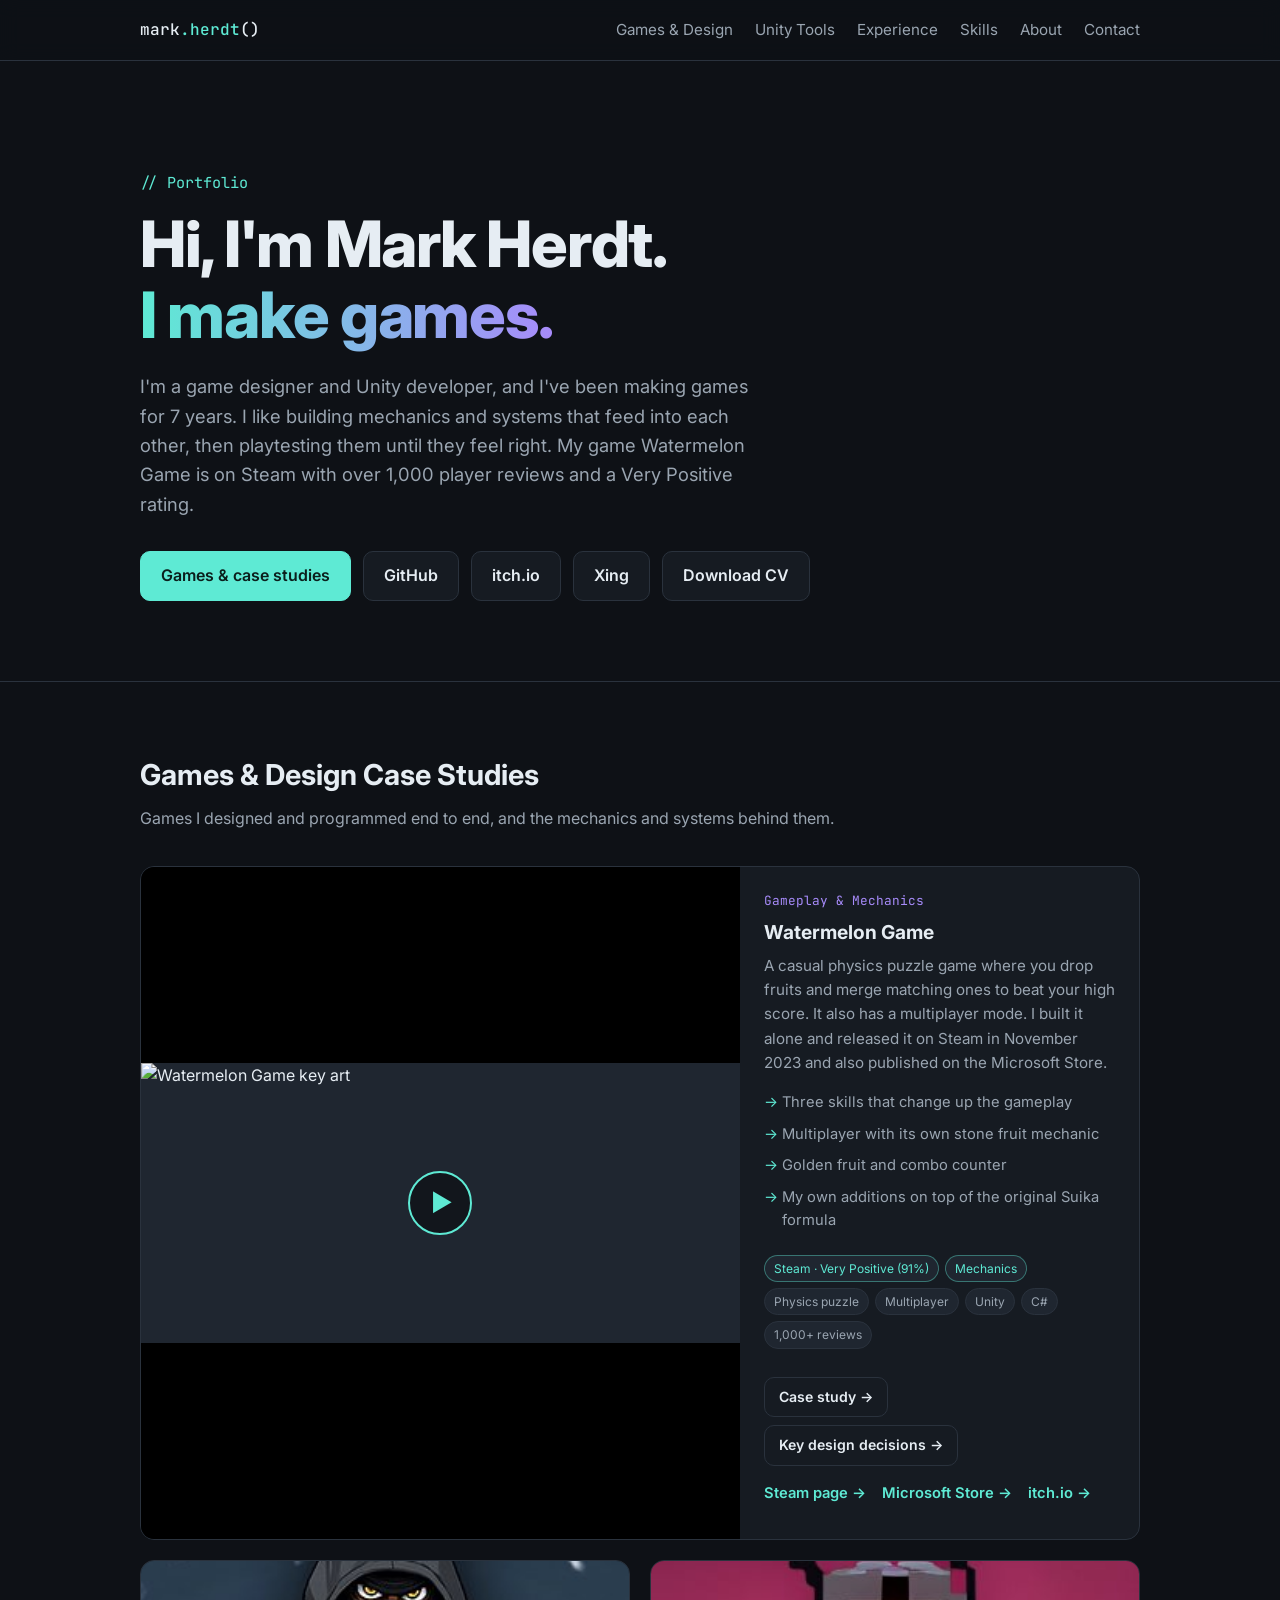
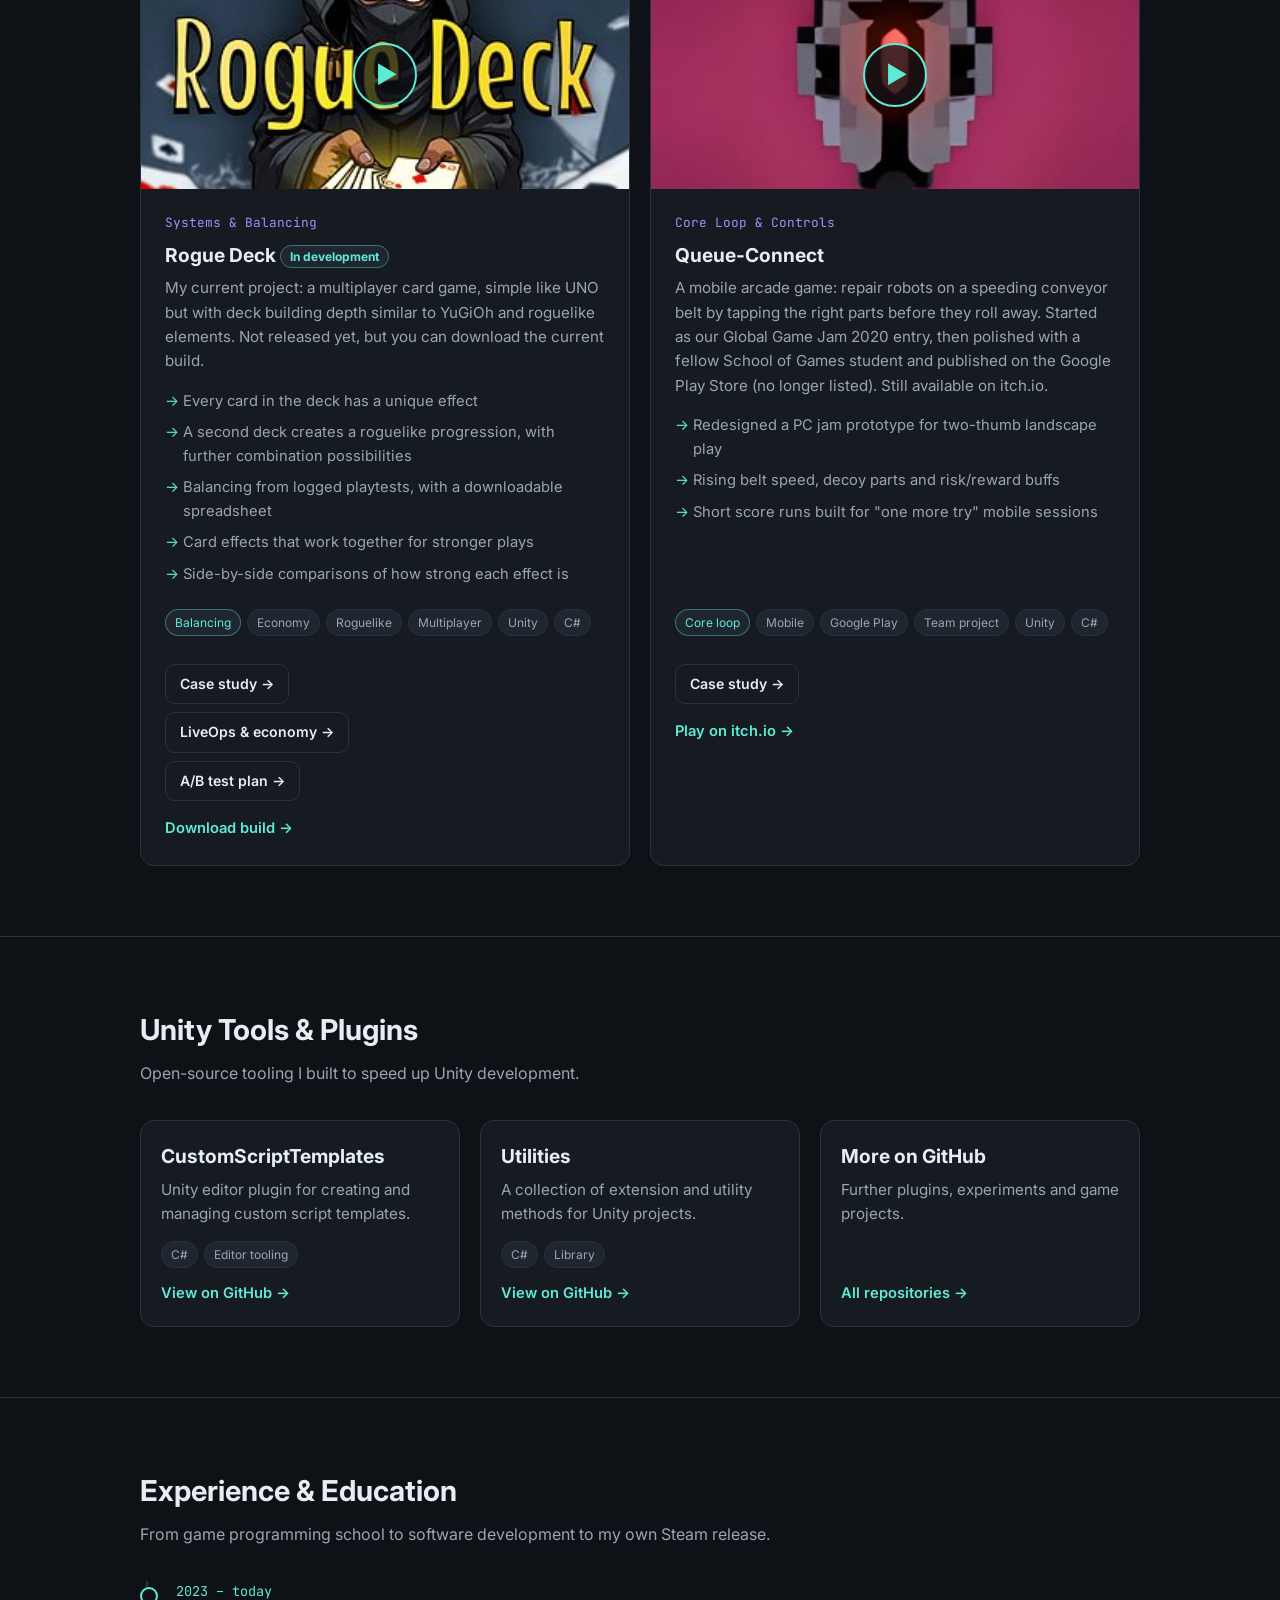
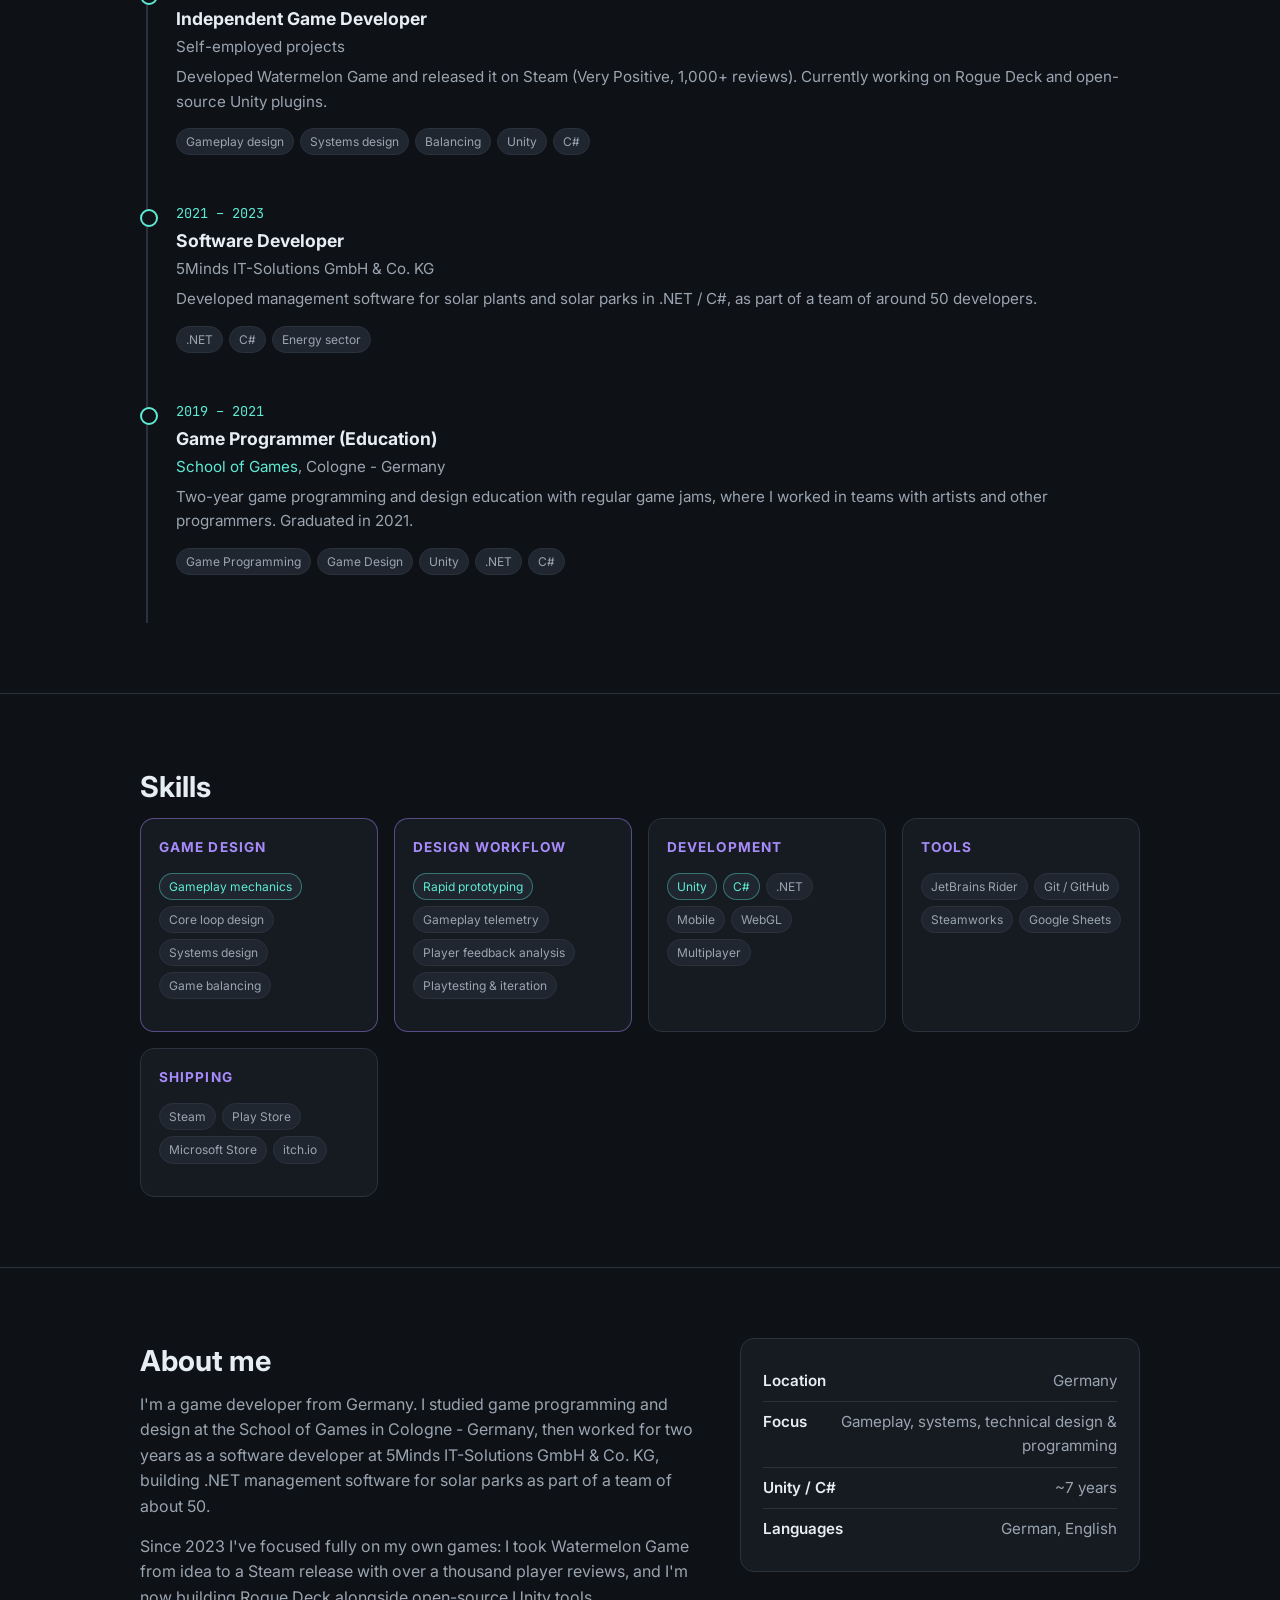
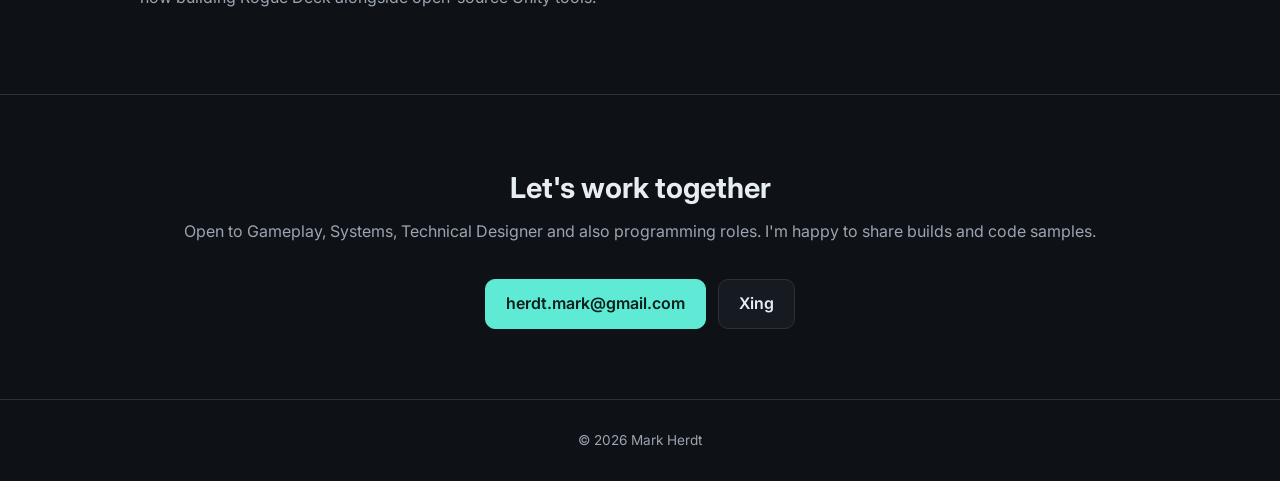
==== index.html @ f7760cea "Humanize homepage copy, add programming roles to contact line Co-Authored-By: Claude Opus 5.5 <norep" ====
<!doctype html>
<html lang="en">
<head>
<meta charset="utf-8">
<meta name="referrer" content="strict-origin-when-cross-origin">
<meta name="viewport" content="width=device-width, initial-scale=1">
<title>Mark Herdt – Gameplay &amp; Systems Designer</title>
<meta name="description" content="Mark Herdt – gameplay &amp; systems designer from Germany who builds his games in Unity &amp; C#. Games, design case studies and resume.">
<meta property="og:title" content="Mark Herdt – Gameplay &amp; Systems Designer">
<meta property="og:description" content="Gameplay &amp; systems designer from Germany. Creator of Watermelon Game on Steam.">
<meta property="og:image" content="https://shared.fastly.steamstatic.com/store_item_assets/steam/apps/2658820/header.jpg">
<meta property="og:url" content="https://markherdt.dev/">
<link rel="icon" href="data:image/svg+xml,%3Csvg xmlns=%22http://www.w3.org/2000/svg%22 viewBox=%220 0 100 100%22%3E%3Crect width=%22100%22 height=%22100%22 rx=%2220%22 fill=%22%235eead4%22/%3E%3Ctext x=%2250%22 y=%2268%22 font-size=%2252%22 font-family=%22Arial%22 font-weight=%22bold%22 text-anchor=%22middle%22 fill=%22%230e1116%22%3EMH%3C/text%3E%3C/svg%3E">
<link rel="preconnect" href="https://fonts.googleapis.com">
<link href="https://fonts.googleapis.com/css2?family=Inter:wght@400;500;700;800&family=JetBrains+Mono:wght@500&display=swap" rel="stylesheet">
<style>
:root{
  --bg:#0e1116;--surface:#161b22;--surface2:#1f2630;--text:#e6edf3;--muted:#9aa5b1;
  --accent:#5eead4;--accent2:#a78bfa;--border:#2a323d;--radius:14px;
}
*{box-sizing:border-box;margin:0;padding:0}
html{scroll-behavior:smooth}
body{background:var(--bg);color:var(--text);font-family:Inter,system-ui,sans-serif;line-height:1.6}
a{color:var(--accent);text-decoration:none}
a:hover{text-decoration:underline}
.wrap{max-width:1040px;margin:0 auto;padding:0 20px}
nav{position:sticky;top:0;z-index:10;background:rgba(14,17,22,.85);backdrop-filter:blur(10px);border-bottom:1px solid var(--border)}
nav .wrap{display:flex;justify-content:space-between;align-items:center;height:60px}
.logo{font-family:"JetBrains Mono",monospace;font-weight:500;color:var(--text)}
.logo span{color:var(--accent)}
nav ul{list-style:none;display:flex;gap:22px}
nav ul a{color:var(--muted);font-size:.95rem}
nav ul a:hover{color:var(--text);text-decoration:none}
header{padding:110px 0 80px}
.tag{font-family:"JetBrains Mono",monospace;color:var(--accent);font-size:.95rem;margin-bottom:14px}
h1{font-size:clamp(2.4rem,6vw,4rem);font-weight:800;line-height:1.1;letter-spacing:-.02em}
h1 .grad{background:linear-gradient(90deg,var(--accent),var(--accent2));-webkit-background-clip:text;background-clip:text;color:transparent}
.lead{color:var(--muted);font-size:1.15rem;max-width:620px;margin:22px 0 32px}
.btns{display:flex;flex-wrap:wrap;gap:12px}
.btn{display:inline-block;padding:11px 20px;border-radius:10px;font-weight:600;border:1px solid var(--border);color:var(--text);background:var(--surface)}
.btn:hover{text-decoration:none;border-color:var(--accent)}
.btn.primary{background:var(--accent);color:#0b1f1c;border-color:var(--accent)}
section{padding:70px 0;border-top:1px solid var(--border)}
h2{font-size:1.8rem;margin-bottom:8px}
.sub{color:var(--muted);margin-bottom:34px}
.grid{display:grid;grid-template-columns:repeat(auto-fill,minmax(300px,1fr));gap:20px}
.card{background:var(--surface);border:1px solid var(--border);border-radius:var(--radius);overflow:hidden;display:flex;flex-direction:column;transition:transform .2s,border-color .2s}
.card:hover{transform:translateY(-4px);border-color:var(--accent)}
.card img{width:100%;aspect-ratio:460/215;object-fit:cover;background:var(--surface2)}
.ph{aspect-ratio:460/215;display:grid;place-items:center;font-family:"JetBrains Mono",monospace;font-size:1.3rem;color:var(--accent);background:linear-gradient(135deg,#1b2a33,#2a2140)}
.card .body{padding:20px;flex:1;display:flex;flex-direction:column}
.card h3{font-size:1.2rem;margin-bottom:6px}
.card p{color:var(--muted);font-size:.95rem;flex:1}
.chips{display:flex;flex-wrap:wrap;gap:6px;margin:14px 0}
.chip{font-size:.75rem;padding:3px 9px;border-radius:99px;background:var(--surface2);color:var(--muted);border:1px solid var(--border)}
.chip.hi{color:var(--accent);border-color:rgba(94,234,212,.4)}
.links{display:flex;gap:16px;font-weight:600;font-size:.92rem}
.games{grid-template-columns:1fr 1fr}
@media(max-width:600px){.games{grid-template-columns:1fr}}
.vid img{aspect-ratio:460/215;object-fit:cover}
.btn.small{padding:8px 14px;font-size:.88rem;margin-top:14px;align-self:flex-start}
.vid{position:relative;cursor:pointer;overflow:hidden;background:#000}
.vid img{display:block;transition:transform .3s,opacity .3s}
.vid:hover img{transform:scale(1.04);opacity:.8}
.vid .play{position:absolute;inset:0;margin:auto;width:64px;height:64px;border-radius:50%;background:rgba(14,17,22,.75);border:2px solid var(--accent);color:var(--accent);display:grid;place-items:center;font-size:24px;padding-left:4px}
.vid iframe{width:100%;aspect-ratio:16/9;border:0;display:block}
.featured .vid{display:flex;align-items:center}
.vid img{width:100%}
.links{flex-wrap:wrap;row-gap:4px}
.links a{white-space:nowrap}
@media(max-width:760px){nav ul{display:none}}
.timeline{border-left:2px solid var(--border);margin-left:6px}
.item{position:relative;padding:0 0 34px 28px}
.item::before{content:"";position:absolute;left:-8px;top:6px;width:14px;height:14px;border-radius:50%;background:var(--bg);border:2px solid var(--accent)}
.item .when{font-family:"JetBrains Mono",monospace;font-size:.85rem;color:var(--accent)}
.item h3{font-size:1.1rem;margin:2px 0}
.item .org{color:var(--muted);font-size:.95rem;margin-bottom:6px}
.item p{color:var(--muted);font-size:.95rem}
.skills{display:grid;grid-template-columns:repeat(auto-fill,minmax(220px,1fr));gap:16px}
.skill{background:var(--surface);border:1px solid var(--border);border-radius:var(--radius);padding:18px}
.skill h4{font-size:.85rem;text-transform:uppercase;letter-spacing:.08em;color:var(--accent2);margin-bottom:10px}
.about{display:grid;grid-template-columns:1.4fr 1fr;gap:40px;align-items:start}
.about p{color:var(--muted);margin-bottom:14px}
.facts{background:var(--surface);border:1px solid var(--border);border-radius:var(--radius);padding:22px;list-style:none}
.facts li{display:flex;justify-content:space-between;gap:12px;padding:8px 0;border-bottom:1px solid var(--border);font-size:.95rem}
.facts li:last-child{border:0}
.facts b{color:var(--text);font-weight:600}.facts span{color:var(--muted);text-align:right}
@media(max-width:760px){.about{grid-template-columns:1fr}}
.contact{text-align:center}
.case .body{padding:24px}
.case p{flex:0 0 auto}
.case .chips{margin-top:auto;padding-top:14px}
.games .case{display:grid;grid-row:span 4;grid-template-rows:subgrid;row-gap:0}
.games .case .body{padding-bottom:0}
.games .case .tags{padding-top:0;padding-bottom:0}
.games .case .foot{padding-top:0;padding-bottom:24px}
.games .case .tags .chips{margin-top:0}
.games .featured{grid-column:1/-1;grid-template-columns:3fr 2fr}
.games .featured .vid{grid-column:1;grid-row:1/-1;justify-content:center}
.games .featured .vid::before{content:"";position:absolute;inset:-30px;background:var(--cover) center/cover;filter:blur(24px) brightness(.45)}
.games .featured .vid>*{position:relative}
.games .featured .vid .play{position:absolute}
.games .featured .body{grid-column:2}
@media(max-width:700px){.games .featured{grid-template-columns:1fr}.games .featured .vid{grid-row:auto}.games .featured .body{grid-column:1}}
.case .kicker{font-family:"JetBrains Mono",monospace;font-size:.8rem;color:var(--accent2);margin-bottom:6px}
.case ul{list-style:none;margin:12px 0 4px;color:var(--muted);font-size:.92rem}
.case li{padding:4px 0 4px 18px;position:relative}
.case li::before{content:"→";position:absolute;left:0;color:var(--accent)}
.skill.design{border-color:rgba(167,139,250,.45)}
.contact .btns{justify-content:center;margin-top:24px}
footer{padding:30px 0;text-align:center;color:var(--muted);font-size:.85rem;border-top:1px solid var(--border)}
</style>
</head>
<body>

<nav><div class="wrap">
  <a class="logo" href="#top">mark<span>.herdt</span>()</a>
  <ul>
    <li><a href="#projects">Games &amp; Design</a></li>
    <li><a href="#tools">Unity Tools</a></li>
    <li><a href="#experience">Experience</a></li>
    <li><a href="#skills">Skills</a></li>
    <li><a href="#about">About</a></li>
    <li><a href="#contact">Contact</a></li>
  </ul>
</div></nav>

<header id="top"><div class="wrap">
  <p class="tag">// Portfolio</p>
  <h1>Hi, I'm Mark Herdt.<br><span class="grad">I make games.</span></h1>
  <p class="lead">I'm a game designer and Unity developer, and I've been making games for 7 years. I like building mechanics and systems that feed into each other, then playtesting them until they feel right. My game Watermelon Game is on Steam with over 1,000 player reviews and a Very Positive rating.</p>
  <div class="btns">
    <a class="btn primary" href="#projects">Games &amp; case studies</a>
    <a class="btn" href="https://github.com/MomSesImSpcl" target="_blank" rel="noopener">GitHub</a>
    <a class="btn" href="https://momsesimspcl.itch.io/" target="_blank" rel="noopener">itch.io</a>
    <a class="btn" href="https://www.xing.com/profile/Mark_Herdt" target="_blank" rel="noopener">Xing</a>
    <a class="btn" href="Mark_Herdt_CV.pdf" download="Mark_Herdt_CV.pdf" target="_blank" rel="noopener">Download CV</a>
  </div>
</div></header>

<section id="projects"><div class="wrap">
  <h2>Games &amp; Design Case Studies</h2>
  <p class="sub">Games I designed and programmed end to end, and the mechanics and systems behind them.</p>
  <div class="grid games">

    <article class="card case featured">
      <div class="vid" style="--cover:url(https://shared.fastly.steamstatic.com/store_item_assets/steam/apps/2658820/header.jpg)" data-id="RMRHCmWvCqo" role="button" tabindex="0" aria-label="Play trailer"><img src="https://shared.fastly.steamstatic.com/store_item_assets/steam/apps/2658820/header.jpg" alt="Watermelon Game key art"><span class="play">▶</span></div>
      <div class="body">
        <p class="kicker">Gameplay &amp; Mechanics</p>
        <h3>Watermelon Game</h3>
        <p>A casual physics puzzle game where you drop fruits and merge matching ones to beat your high score. It also has a multiplayer mode. I built it alone and released it on Steam in November 2023 and also published on the Microsoft Store.</p>
        <ul>
          <li>Three skills that change up the gameplay</li>
          <li>Multiplayer with its own stone fruit mechanic</li>
          <li>Golden fruit and combo counter</li>
          <li>My own additions on top of the original Suika formula</li>
        </ul>
      </div>
      <div class="body tags">
        <div class="chips">
          <span class="chip hi">Steam · Very Positive (91%)</span>
          <span class="chip hi">Mechanics</span><span class="chip">Physics puzzle</span><span class="chip">Multiplayer</span>
          <span class="chip">Unity</span><span class="chip">C#</span>
          <span class="chip">1,000+ reviews</span>
        </div>
      </div>
      <div class="body foot">
        <a class="btn small" href="games/watermelon-game/case-study.html">Case study →</a>
        <a class="btn small" href="games/watermelon-game/key-design-decisions.html" style="margin-top:8px">Key design decisions →</a>
        <div class="links" style="margin-top:16px">
          <a href="https://store.steampowered.com/app/2658820/Watermelon_Game/" target="_blank" rel="noopener">Steam page →</a>
          <a href="https://apps.microsoft.com/detail/9pbqvg3xw0nq" target="_blank" rel="noopener">Microsoft Store →</a>
          <a href="https://momsesimspcl.itch.io/watermelon-game" target="_blank" rel="noopener">itch.io →</a>
        </div>
      </div>
    </article>

    <article class="card case">
      <div class="vid" data-id="0nubLGzscEs" role="button" tabindex="0" aria-label="Play trailer"><img src="images/rogue-deck.jpg" alt="Rogue Deck cover art"><span class="play">▶</span></div>
      <div class="body">
        <p class="kicker">Systems &amp; Balancing</p>
        <h3>Rogue Deck <span class="chip hi" style="vertical-align:middle">In development</span></h3>
        <p>My current project: a multiplayer card game, simple like UNO but with deck building depth similar to YuGiOh and roguelike elements. Not released yet, but you can download the current build.</p>
        <ul>
          <li>Every card in the deck has a unique effect</li>
          <li>A second deck creates a roguelike progression, with further combination possibilities</li>
          <li>Balancing from logged playtests, with a downloadable spreadsheet</li>
          <li>Card effects that work together for stronger plays</li>
          <li>Side-by-side comparisons of how strong each effect is</li>
        </ul>
      </div>
      <div class="body tags">
        <div class="chips">
          <span class="chip hi">Balancing</span>
          <span class="chip">Economy</span>
          <span class="chip">Roguelike</span><span class="chip">Multiplayer</span>
          <span class="chip">Unity</span><span class="chip">C#</span>
        </div>
      </div>
      <div class="body foot">
        <a class="btn small" href="games/rogue-deck/case-study.html">Case study →</a>
        <a class="btn small" href="games/rogue-deck/liveops-and-economy.html" style="margin-top:8px">LiveOps &amp; economy →</a>
        <a class="btn small" href="games/rogue-deck/ab-test-plan.html" style="margin-top:8px">A/B test plan →</a>
        <div class="links" style="margin-top:16px"><a href="https://momsesimspcl.itch.io/rogue-deck/download/fBLCvmYwULnReEncoBvvq3vEXXSxOpyujAYdBOfm" target="_blank" rel="noopener">Download build →</a></div>
      </div>
    </article>

    <article class="card case">
      <div class="vid" data-id="miJXlEMbDK8" role="button" tabindex="0" aria-label="Play trailer"><img src="images/queue-connect.jpg" alt="Queue-Connect robot"><span class="play">▶</span></div>
      <div class="body">
        <p class="kicker">Core Loop &amp; Controls</p>
        <h3>Queue-Connect</h3>
        <p>A mobile arcade game: repair robots on a speeding conveyor belt by tapping the right parts before they roll away. Started as our Global Game Jam 2020 entry, then polished with a fellow School of Games student and published on the Google Play Store (no longer listed). Still available on itch.io.</p>
        <ul>
          <li>Redesigned a PC jam prototype for two-thumb landscape play</li>
          <li>Rising belt speed, decoy parts and risk/reward buffs</li>
          <li>Short score runs built for "one more try" mobile sessions</li>
        </ul>
      </div>
      <div class="body tags">
        <div class="chips">
          <span class="chip hi">Core loop</span><span class="chip">Mobile</span>
          <span class="chip">Google Play</span>
          <span class="chip">Team project</span>
          <span class="chip">Unity</span><span class="chip">C#</span>
        </div>
      </div>
      <div class="body foot">
        <a class="btn small" href="games/queue-connect.html">Case study →</a>
        <div class="links" style="margin-top:16px"><a href="https://momsesimspcl.itch.io/queue-connect" target="_blank" rel="noopener">Play on itch.io →</a></div>
      </div>
    </article>

  </div>
</div></section>

<section id="tools"><div class="wrap">
  <h2>Unity Tools &amp; Plugins</h2>
  <p class="sub">Open-source tooling I built to speed up Unity development.</p>
  <div class="grid">
    <article class="card"><div class="body">
      <h3>CustomScriptTemplates</h3>
      <p>Unity editor plugin for creating and managing custom script templates.</p>
      <div class="chips"><span class="chip">C#</span><span class="chip">Editor tooling</span></div>
      <div class="links"><a href="https://github.com/MomSesImSpcl/CustomScriptTemplates" target="_blank" rel="noopener">View on GitHub →</a></div>
    </div></article>
    <article class="card"><div class="body">
      <h3>Utilities</h3>
      <p>A collection of extension and utility methods for Unity projects.</p>
      <div class="chips"><span class="chip">C#</span><span class="chip">Library</span></div>
      <div class="links"><a href="https://github.com/MomSesImSpcl/Utilities" target="_blank" rel="noopener">View on GitHub →</a></div>
    </div></article>
    <article class="card"><div class="body">
      <h3>More on GitHub</h3>
      <p>Further plugins, experiments and game projects.</p>
      <div class="links"><a href="https://github.com/MomSesImSpcl?tab=repositories" target="_blank" rel="noopener">All repositories →</a></div>
    </div></article>
  </div>
</div></section>

<section id="experience"><div class="wrap">
  <h2>Experience &amp; Education</h2>
  <p class="sub">From game programming school to software development to my own Steam release.</p>
  <div class="timeline">
    <div class="item">
      <div class="when">2023 – today</div>
      <h3>Independent Game Developer</h3>
      <div class="org">Self-employed projects</div>
      <p>Developed Watermelon Game and released it on Steam (Very Positive, 1,000+ reviews). Currently working on Rogue Deck and open-source Unity plugins.</p>
      <div class="chips"><span class="chip">Gameplay design</span><span class="chip">Systems design</span><span class="chip">Balancing</span><span class="chip">Unity</span><span class="chip">C#</span></div>
    </div>
    <div class="item">
      <div class="when">2021 – 2023</div>
      <h3>Software Developer</h3>
      <div class="org">5Minds IT-Solutions GmbH &amp; Co. KG</div>
      <p>Developed management software for solar plants and solar parks in .NET / C#, as part of a team of around 50 developers.</p>
      <div class="chips"><span class="chip">.NET</span><span class="chip">C#</span><span class="chip">Energy sector</span></div>
    </div>
    <div class="item">
      <div class="when">2019 – 2021</div>
      <h3>Game Programmer (Education)</h3>
      <div class="org"><a href="https://schoolofgames.com/en/" target="_blank" rel="noopener">School of Games</a>, Cologne - Germany</div>
      <p>Two-year game programming and design education with regular game jams, where I worked in teams with artists and other programmers. Graduated in 2021.</p>
      <div class="chips"><span class="chip">Game Programming</span><span class="chip">Game Design</span><span class="chip">Unity</span><span class="chip">.NET</span><span class="chip">C#</span></div>
    </div>
  </div>
</div></section>

<section id="skills"><div class="wrap">
  <h2>Skills</h2>
  <div class="skills">
    <div class="skill design"><h4>Game Design</h4><div class="chips"><span class="chip hi">Gameplay mechanics</span><span class="chip">Core loop design</span><span class="chip">Systems design</span><span class="chip">Game balancing</span></div></div>
    <div class="skill design"><h4>Design Workflow</h4><div class="chips"><span class="chip hi">Rapid prototyping</span><span class="chip">Gameplay telemetry</span><span class="chip">Player feedback analysis</span><span class="chip">Playtesting &amp; iteration</span></div></div>
    <div class="skill"><h4>Development</h4><div class="chips"><span class="chip hi">Unity</span><span class="chip hi">C#</span><span class="chip">.NET</span><span class="chip">Mobile</span><span class="chip">WebGL</span><span class="chip">Multiplayer</span></div></div>
    <div class="skill"><h4>Tools</h4><div class="chips"><span class="chip">JetBrains Rider</span><span class="chip">Git / GitHub</span><span class="chip">Steamworks</span><span class="chip">Google Sheets</span></div></div>
    <div class="skill"><h4>Shipping</h4><div class="chips"><span class="chip">Steam</span><span class="chip">Play Store</span><span class="chip">Microsoft Store</span><span class="chip">itch.io</span></div></div>
  </div>
</div></section>

<section id="about"><div class="wrap about">
  <div>
    <h2>About me</h2>
    <p>I'm a game developer from Germany. I studied game programming and design at the School of Games in Cologne - Germany, then worked for two years as a software developer at 5Minds IT-Solutions GmbH & Co. KG, building .NET management software for solar parks as part of a team of about 50.</p>
    <p>Since 2023 I've focused fully on my own games: I took Watermelon Game from idea to a Steam release with over a thousand player reviews, and I'm now building Rogue Deck alongside open-source Unity tools.</p>
  </div>
  <ul class="facts">
    <li><b>Location</b><span>Germany</span></li>
    <li><b>Focus</b><span>Gameplay, systems, technical design &amp; programming</span></li>
    <li><b>Unity / C#</b><span>~7 years</span></li>
    <li><b>Languages</b><span>German, English</span></li>
  </ul>
</div></section>

<section id="contact" class="contact"><div class="wrap">
  <h2>Let's work together</h2>
  <p class="sub">Open to Gameplay, Systems, Technical Designer and also programming roles. I'm happy to share builds and code samples.</p>
  <div class="btns">
    <a class="btn primary" href="mailto:herdt.mark@gmail.com">herdt.mark@gmail.com</a>
    <a class="btn" href="https://www.xing.com/profile/Mark_Herdt" target="_blank" rel="noopener">Xing</a>
    <!-- <a class="btn" href="https://www.linkedin.com/in/YOUR-PROFILE" target="_blank" rel="noopener">LinkedIn</a> -->
  </div>
</div></section>

<footer>© 2026 Mark Herdt</footer>
<script>
document.querySelectorAll('.vid').forEach(v=>{const go=()=>{v.innerHTML='<iframe referrerpolicy="strict-origin-when-cross-origin" src="https://www.youtube-nocookie.com/embed/'+v.dataset.id+'?autoplay=1" title="Trailer" allow="autoplay; encrypted-media; picture-in-picture" allowfullscreen></iframe>';};v.addEventListener('click',go);v.addEventListener('keydown',e=>{if(e.key==='Enter')go();});});
</script>
</body>
</html>
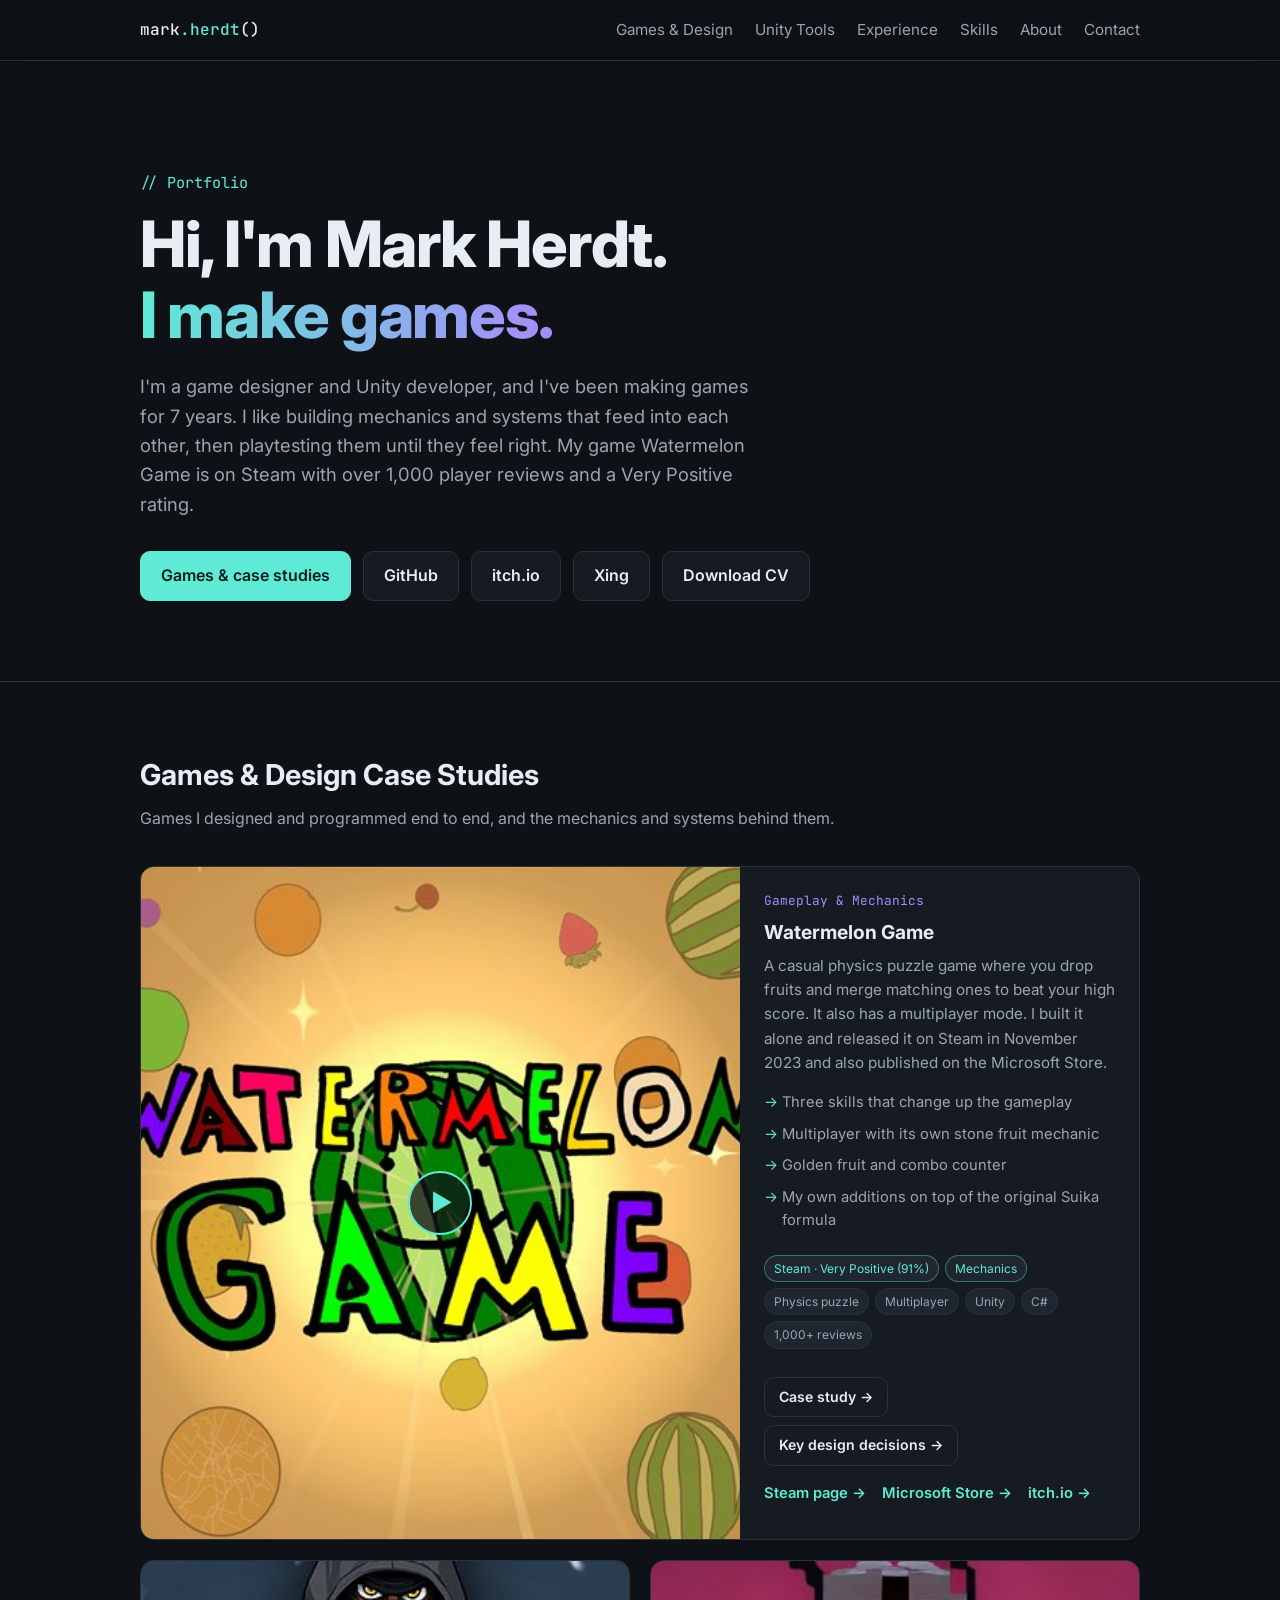
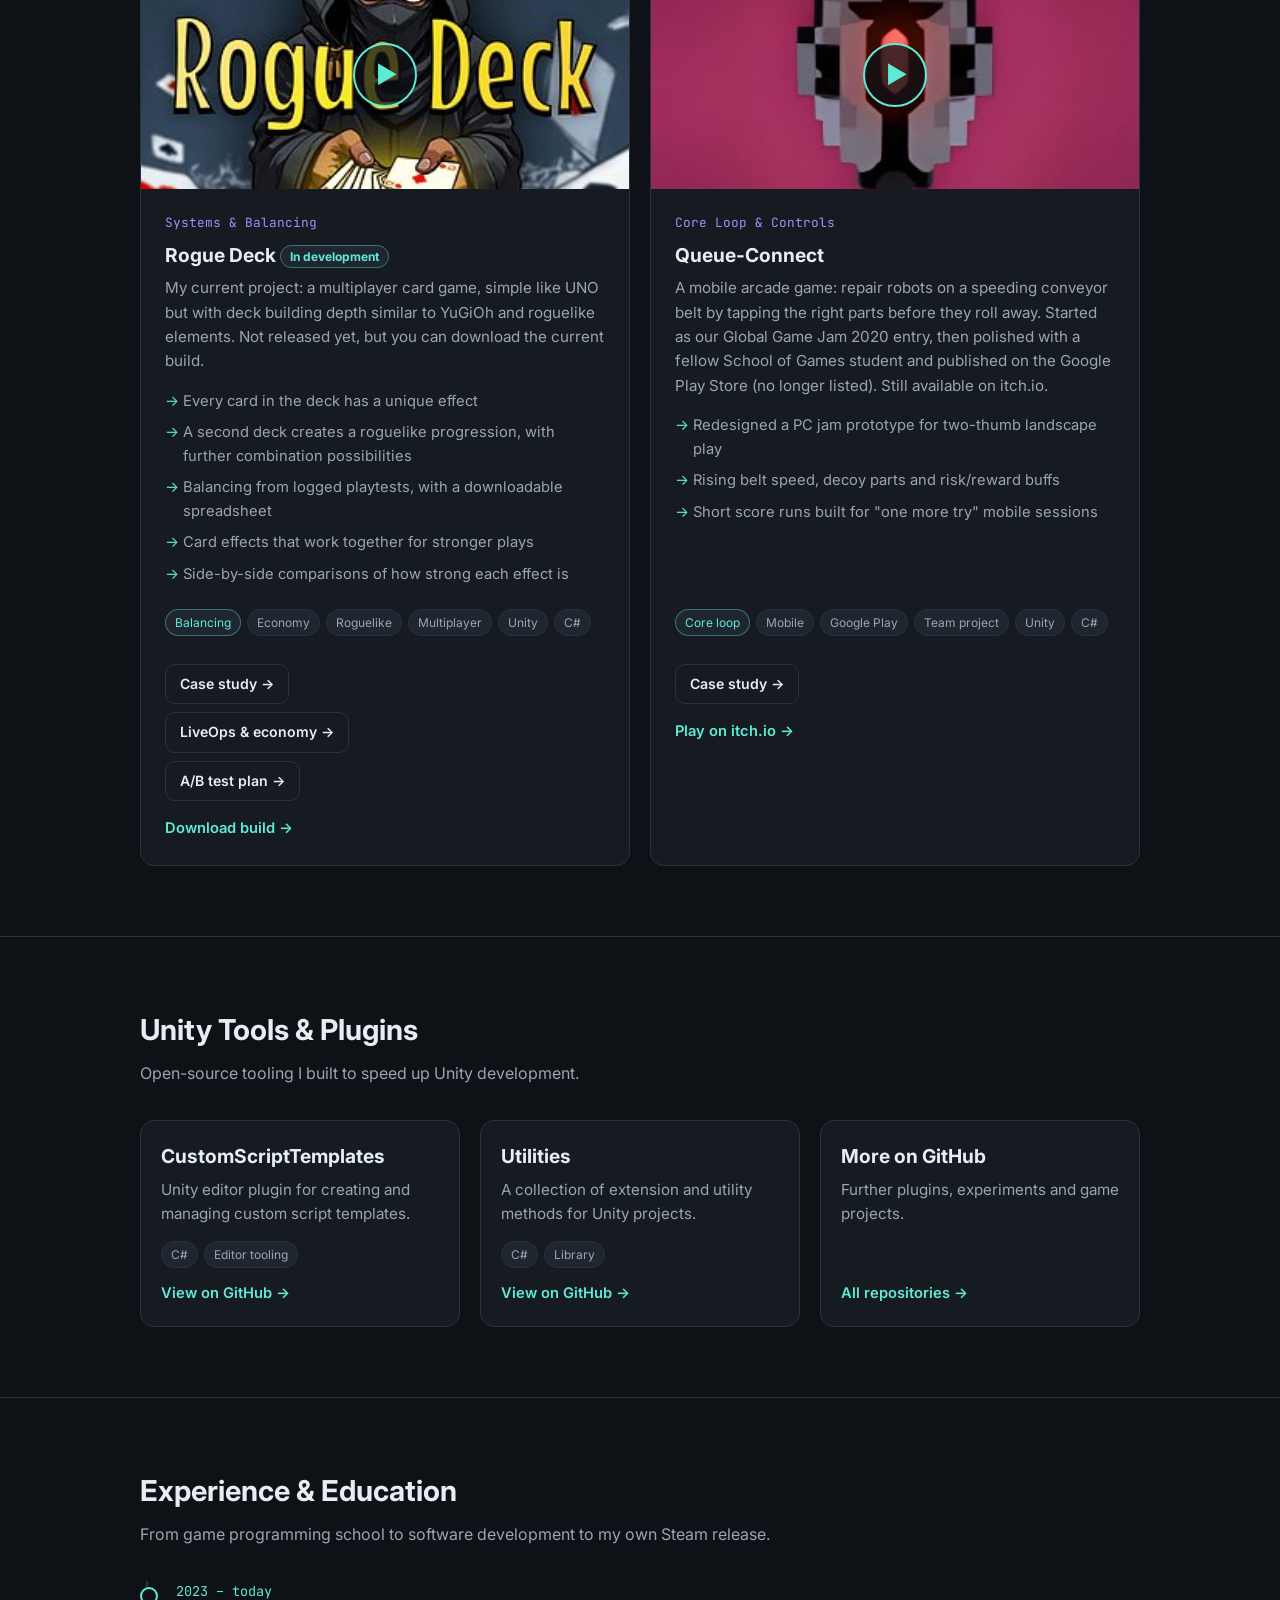
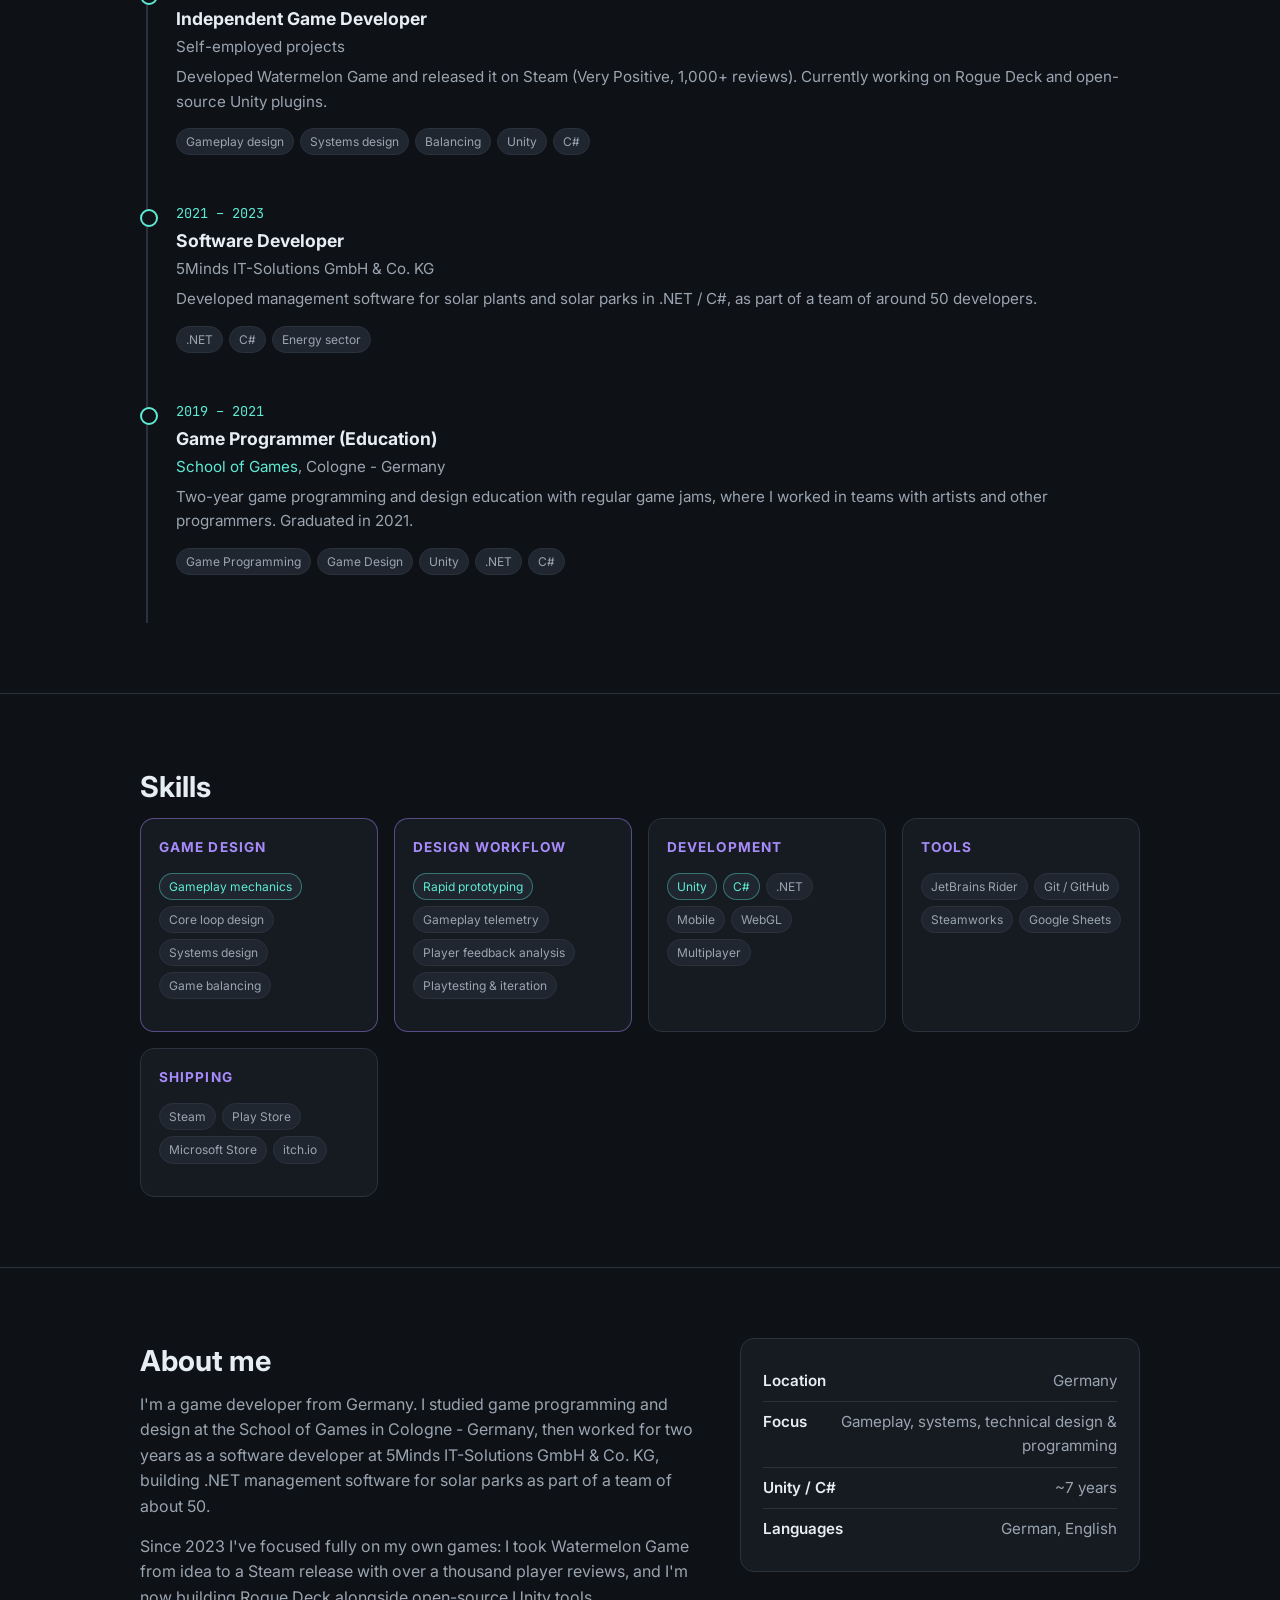
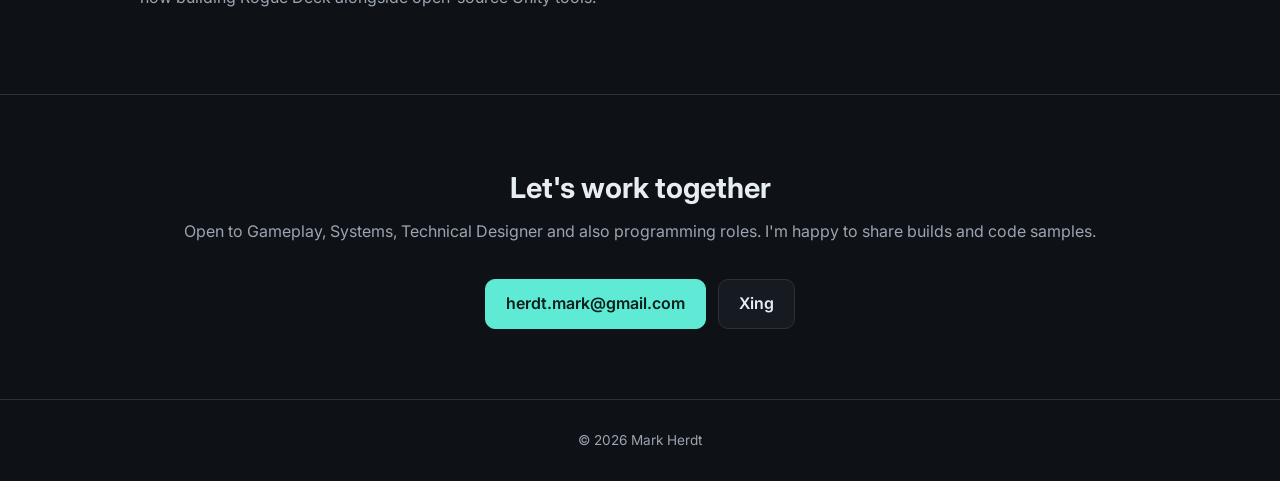
==== commit 8f66abdf: "Use square Watermelon Game image as the featured card preview Co-Authored-By: Claude Opus 5.5 <norep" ====
--- a/index.html
+++ b/index.html
@@ -97,8 +97,8 @@
 .games .case .tags .chips{margin-top:0}
 .games .featured{grid-column:1/-1;grid-template-columns:3fr 2fr}
 .games .featured .vid{grid-column:1;grid-row:1/-1;justify-content:center}
-.games .featured .vid::before{content:"";position:absolute;inset:-30px;background:var(--cover) center/cover;filter:blur(24px) brightness(.45)}
-.games .featured .vid>*{position:relative}
+.games .featured .vid{align-items:stretch}
+.games .featured .vid img{height:100%;aspect-ratio:1;object-fit:cover}
 .games .featured .vid .play{position:absolute}
 .games .featured .body{grid-column:2}
 @media(max-width:700px){.games .featured{grid-template-columns:1fr}.games .featured .vid{grid-row:auto}.games .featured .body{grid-column:1}}
@@ -134,7 +134,7 @@
     <a class="btn" href="https://github.com/MomSesImSpcl" target="_blank" rel="noopener">GitHub</a>
     <a class="btn" href="https://momsesimspcl.itch.io/" target="_blank" rel="noopener">itch.io</a>
     <a class="btn" href="https://www.xing.com/profile/Mark_Herdt" target="_blank" rel="noopener">Xing</a>
-    <a class="btn" href="Mark_Herdt_CV.pdf" download="Mark_Herdt_CV.pdf" target="_blank" rel="noopener">Download CV</a>
+    <a class="btn" href="Mark_Herdt_CV.pdf?v=2026-10-13" download="Mark_Herdt_CV.pdf" target="_blank" rel="noopener">Download CV</a>
   </div>
 </div></header>
 
@@ -144,7 +144,7 @@
   <div class="grid games">
 
     <article class="card case featured">
-      <div class="vid" style="--cover:url(https://shared.fastly.steamstatic.com/store_item_assets/steam/apps/2658820/header.jpg)" data-id="RMRHCmWvCqo" role="button" tabindex="0" aria-label="Play trailer"><img src="https://shared.fastly.steamstatic.com/store_item_assets/steam/apps/2658820/header.jpg" alt="Watermelon Game key art"><span class="play">▶</span></div>
+      <div class="vid" data-id="RMRHCmWvCqo" role="button" tabindex="0" aria-label="Play trailer"><img src="images/watermelon-game.jpg" alt="Watermelon Game key art"><span class="play">▶</span></div>
       <div class="body">
         <p class="kicker">Gameplay &amp; Mechanics</p>
         <h3>Watermelon Game</h3>
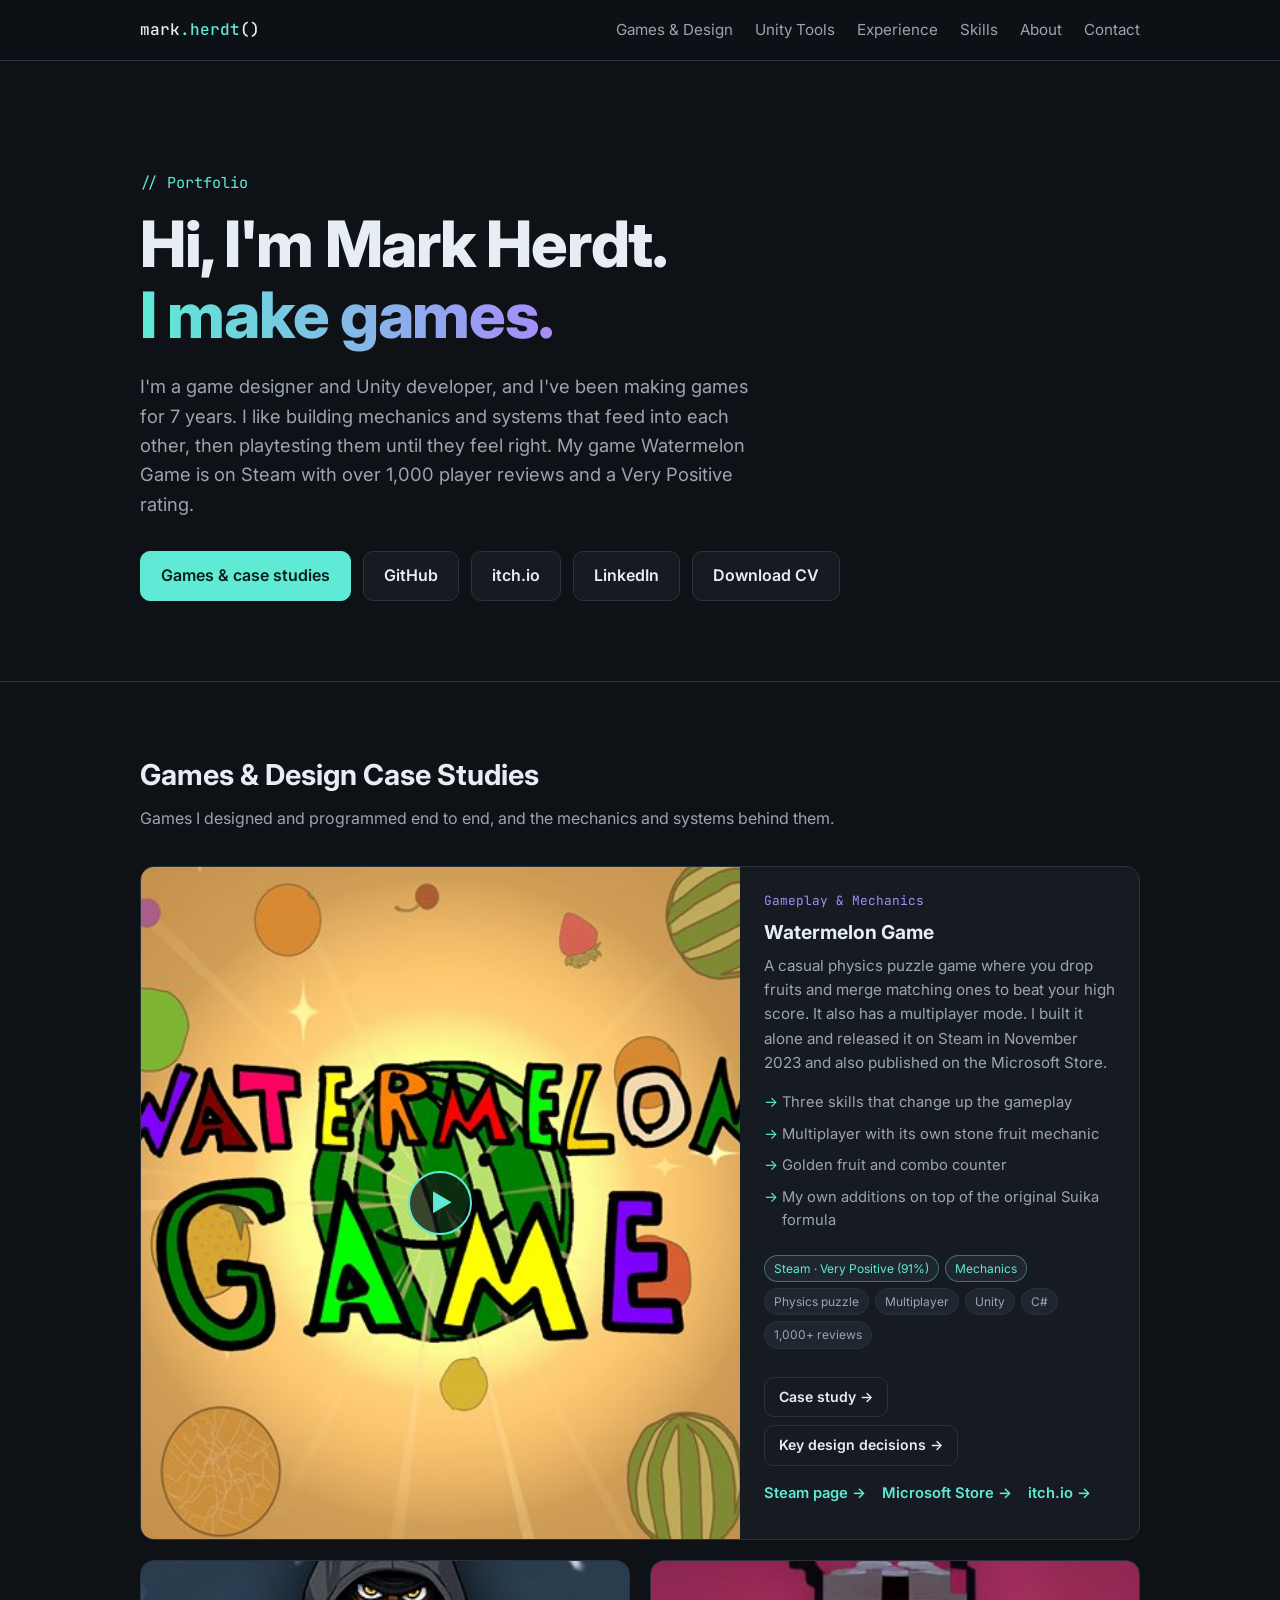
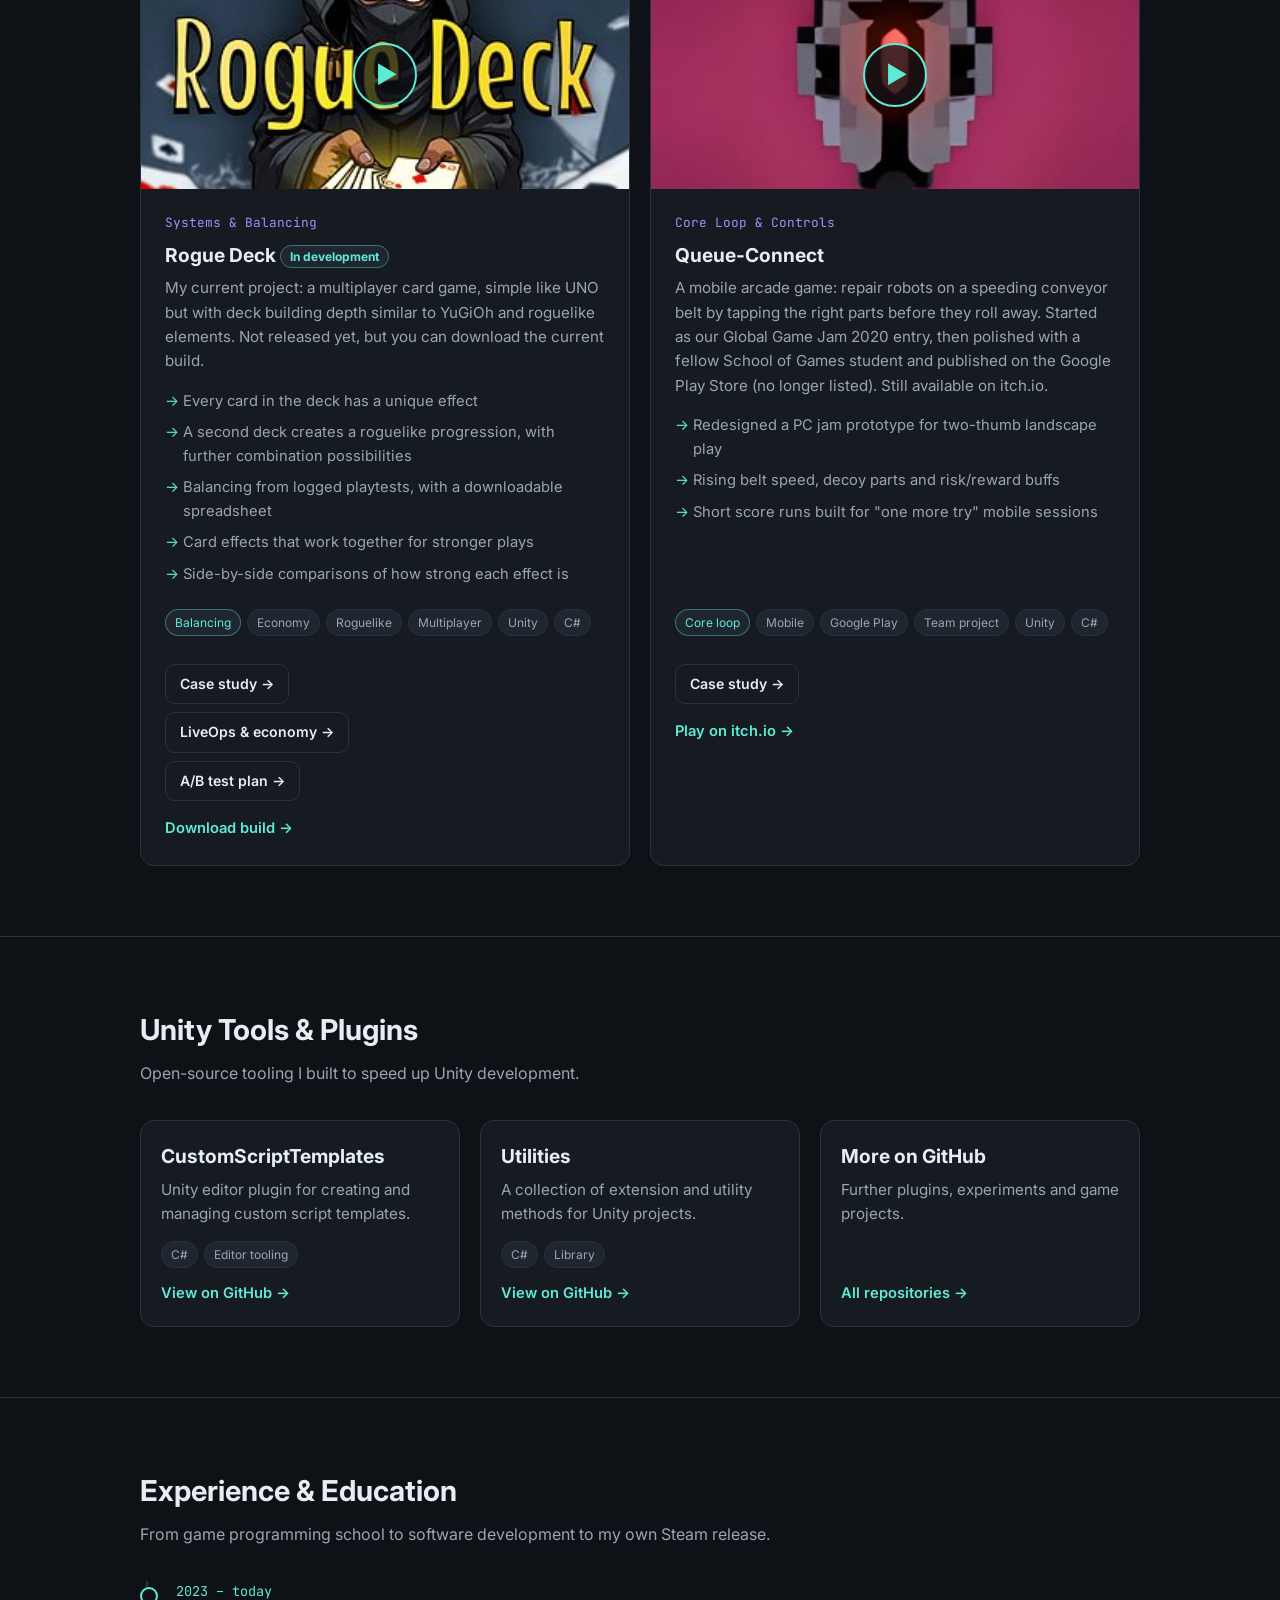
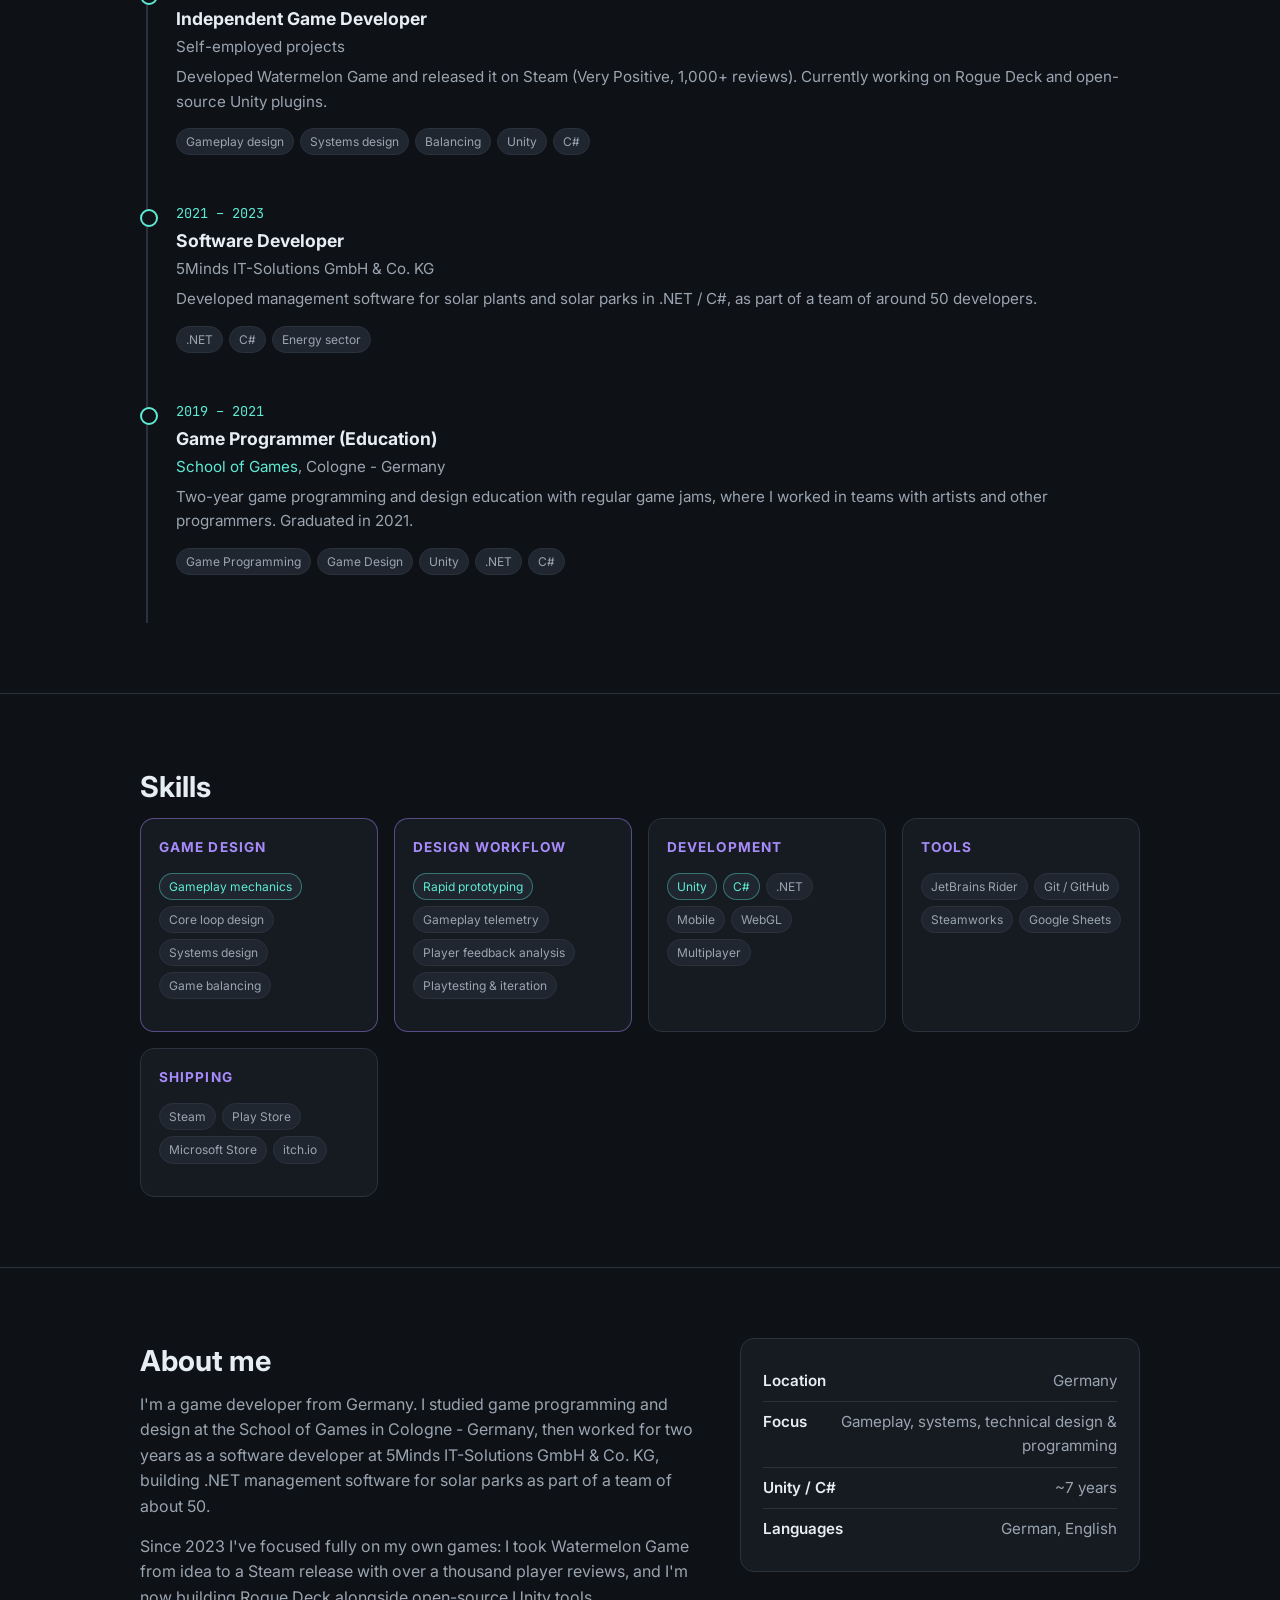
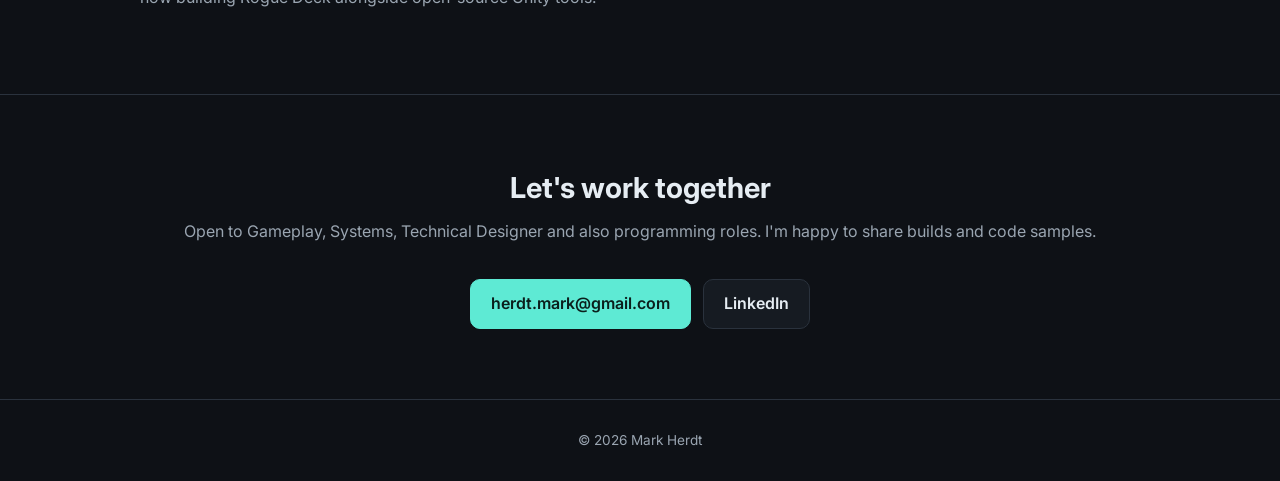
==== commit 462bc924: "Replace Xing links with LinkedIn profile" ====
--- a/index.html
+++ b/index.html
@@ -133,7 +133,7 @@
     <a class="btn primary" href="#projects">Games &amp; case studies</a>
     <a class="btn" href="https://github.com/MomSesImSpcl" target="_blank" rel="noopener">GitHub</a>
     <a class="btn" href="https://momsesimspcl.itch.io/" target="_blank" rel="noopener">itch.io</a>
-    <a class="btn" href="https://www.xing.com/profile/Mark_Herdt" target="_blank" rel="noopener">Xing</a>
+    <a class="btn" href="https://www.linkedin.com/in/markherdt" target="_blank" rel="noopener">LinkedIn</a>
     <a class="btn" href="Mark_Herdt_CV.pdf?v=2026-10-13" download="Mark_Herdt_CV.pdf" target="_blank" rel="noopener">Download CV</a>
   </div>
 </div></header>
@@ -316,8 +316,7 @@
   <p class="sub">Open to Gameplay, Systems, Technical Designer and also programming roles. I'm happy to share builds and code samples.</p>
   <div class="btns">
     <a class="btn primary" href="mailto:herdt.mark@gmail.com">herdt.mark@gmail.com</a>
-    <a class="btn" href="https://www.xing.com/profile/Mark_Herdt" target="_blank" rel="noopener">Xing</a>
-    <!-- <a class="btn" href="https://www.linkedin.com/in/YOUR-PROFILE" target="_blank" rel="noopener">LinkedIn</a> -->
+    <a class="btn" href="https://www.linkedin.com/in/markherdt" target="_blank" rel="noopener">LinkedIn</a>
   </div>
 </div></section>
 
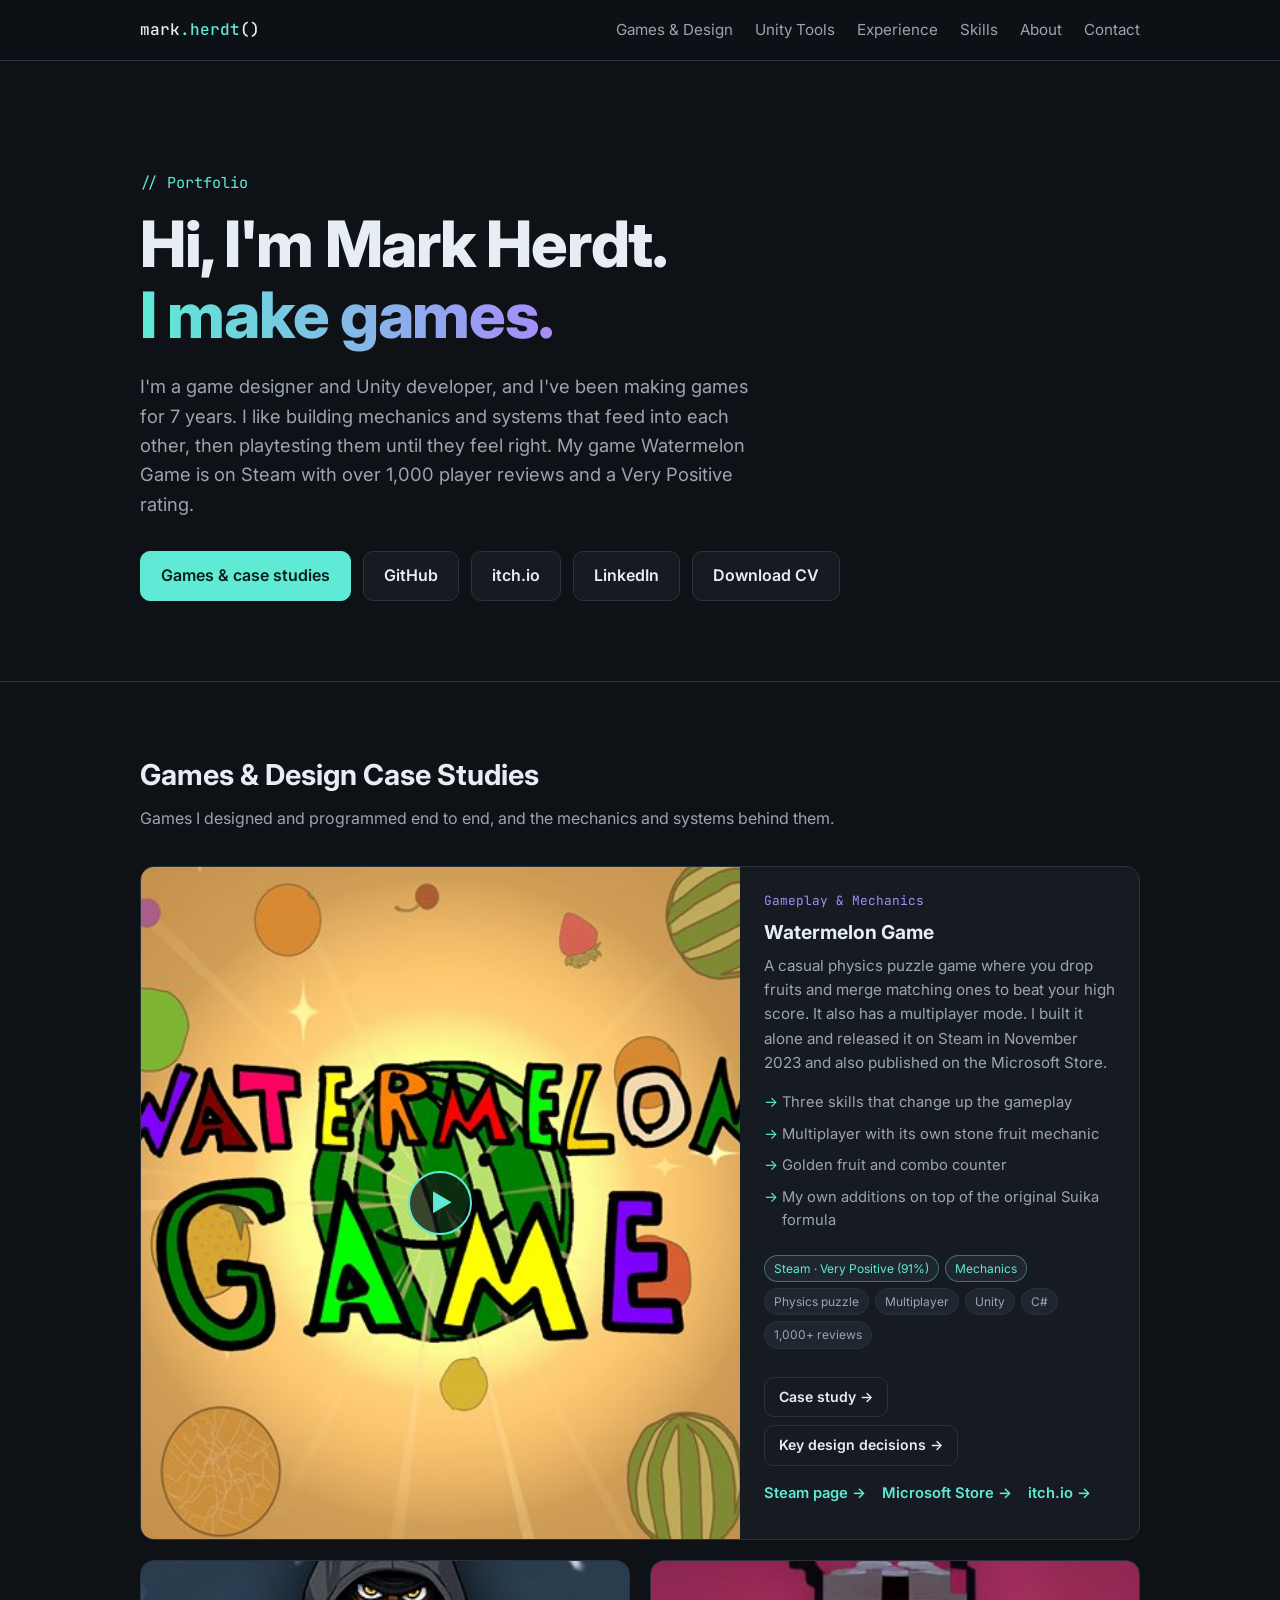
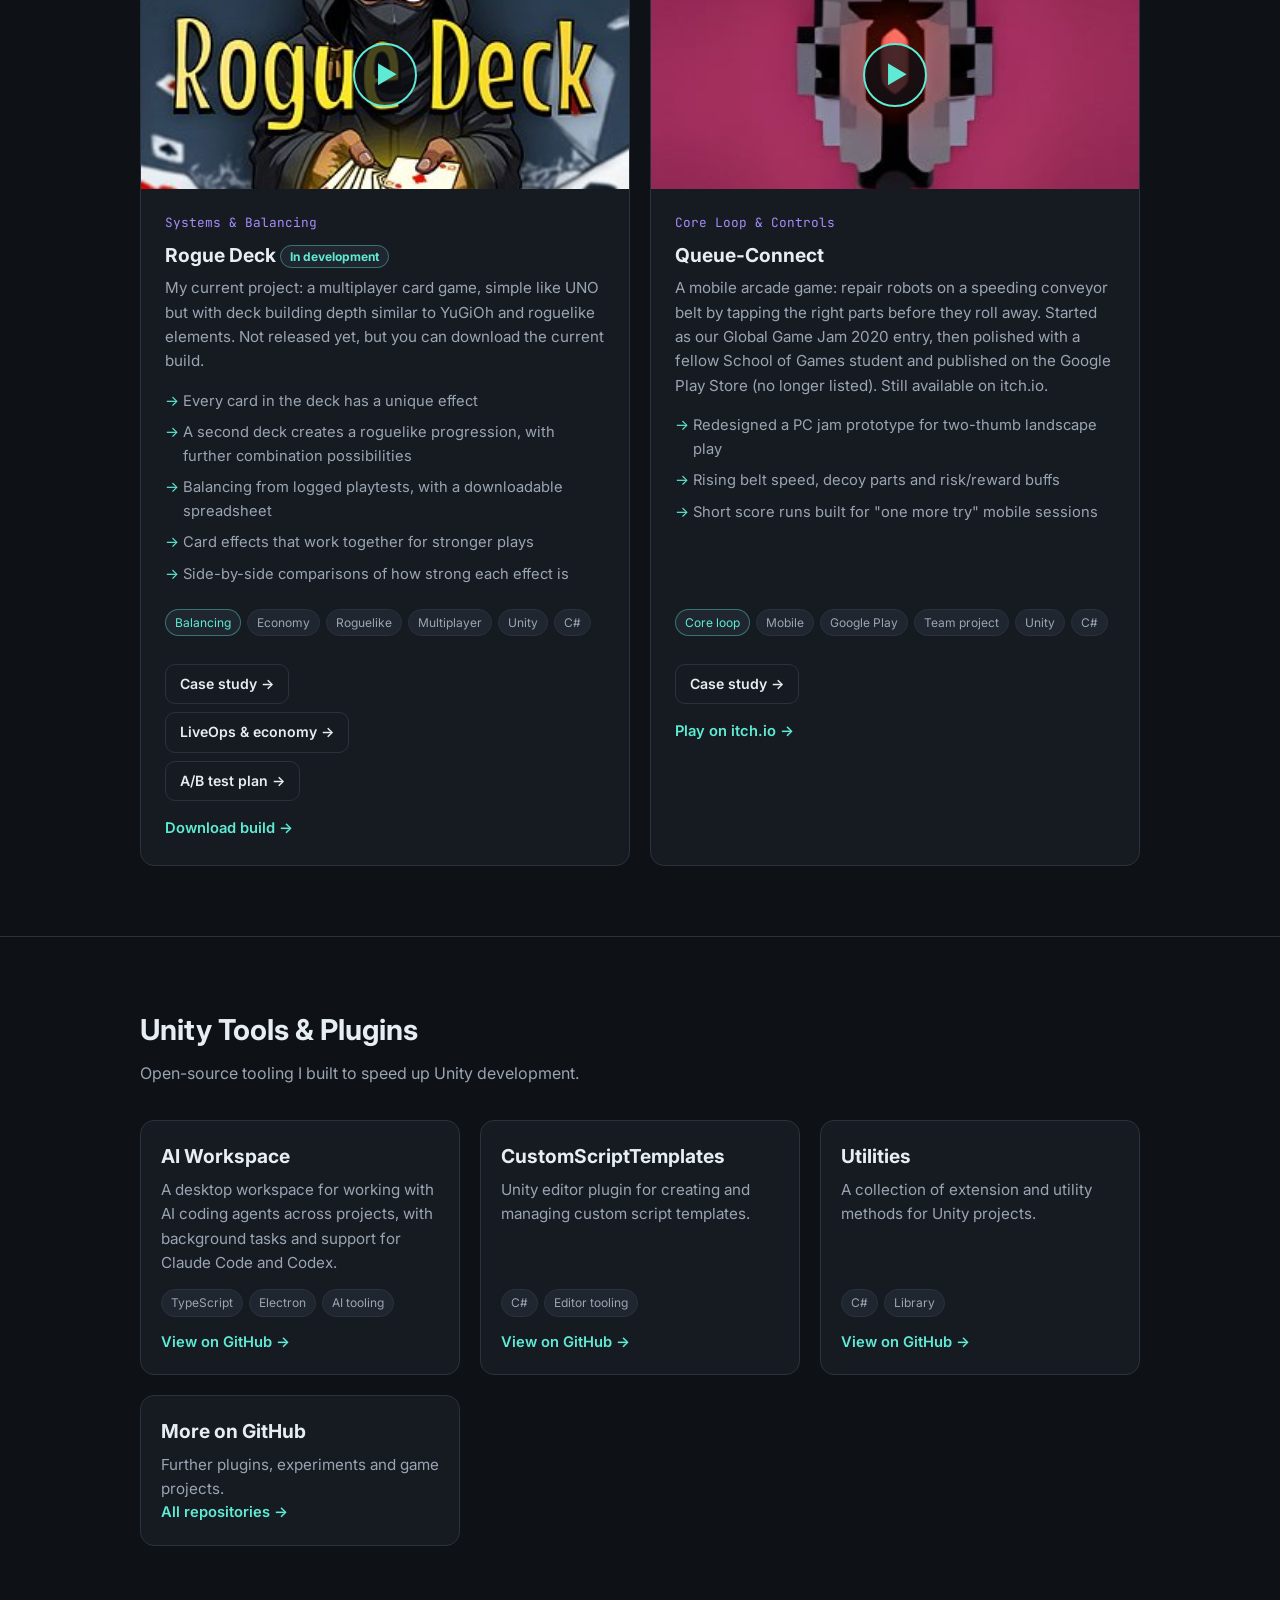
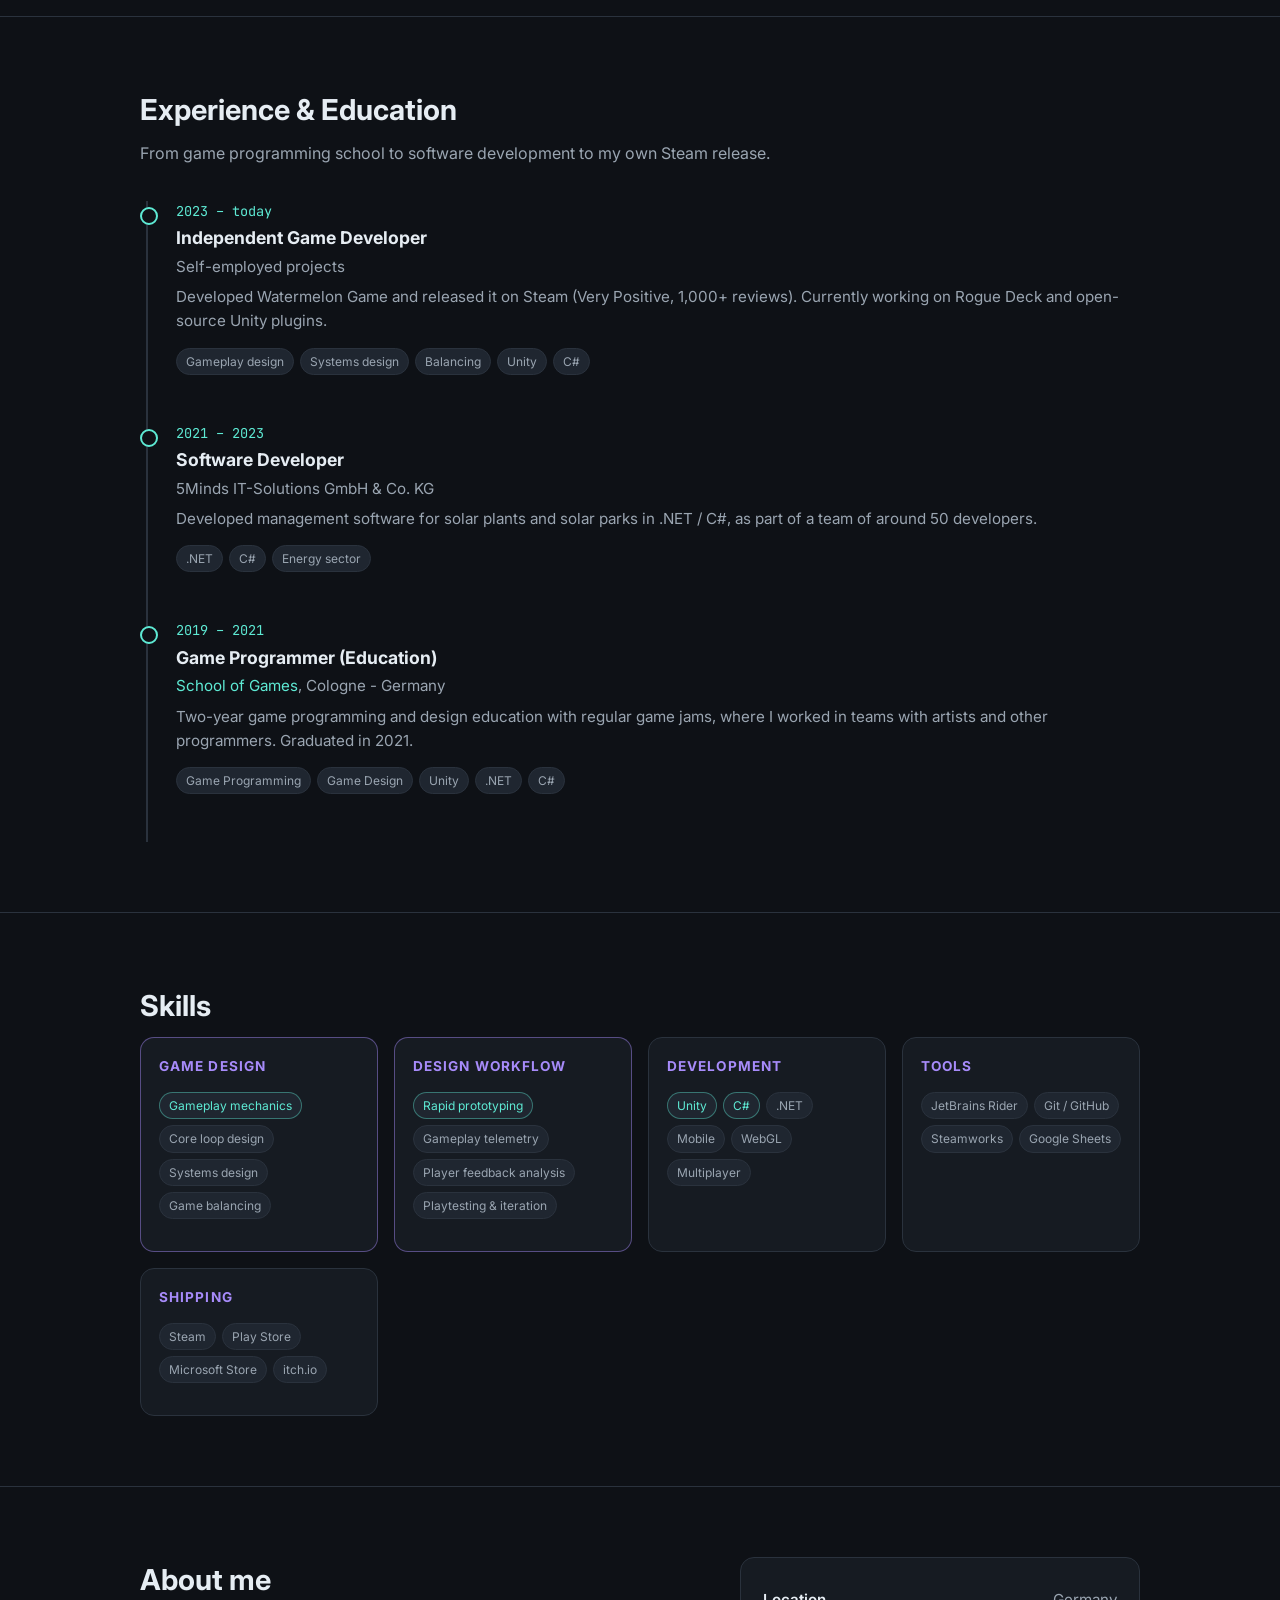
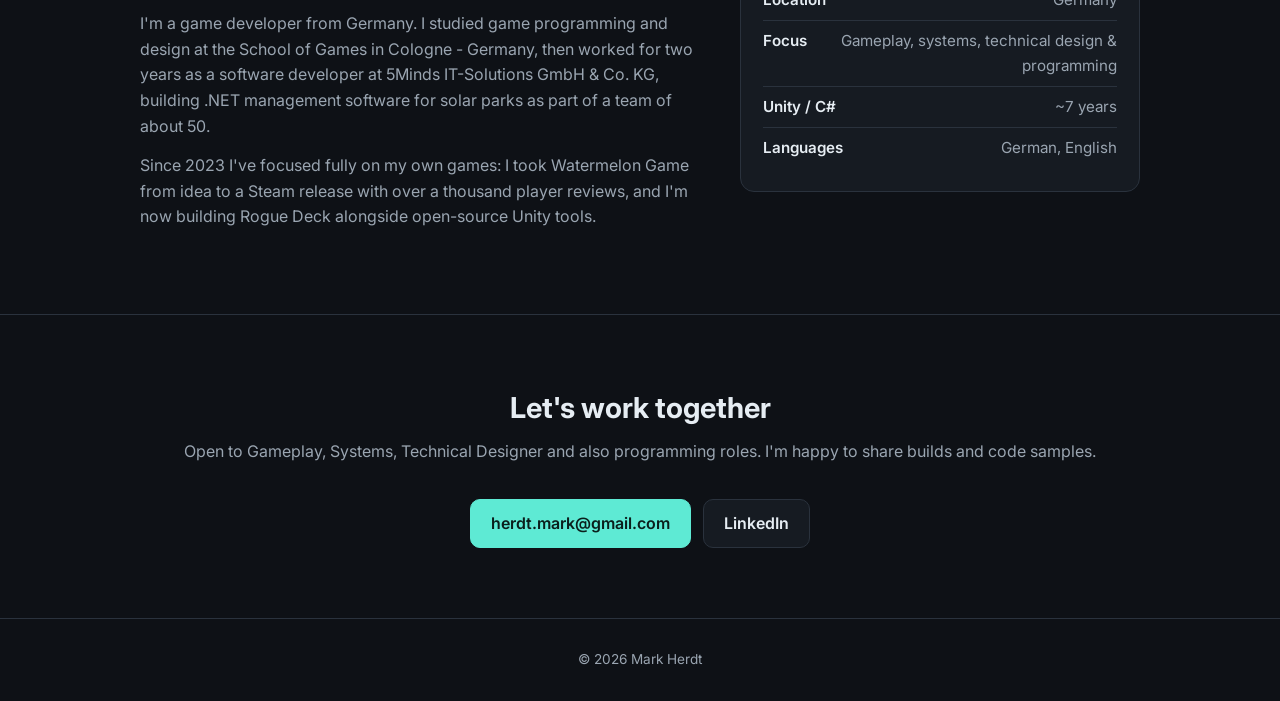
==== commit 17c5e0be: "Add AI Workspace as first tools card" ====
--- a/index.html
+++ b/index.html
@@ -1,4 +1,5 @@
 <!doctype html>
+<!-- Deployment refresh: 2026-10-22 -->
 <html lang="en">
 <head>
 <meta charset="utf-8">
@@ -239,6 +240,12 @@
   <p class="sub">Open-source tooling I built to speed up Unity development.</p>
   <div class="grid">
     <article class="card"><div class="body">
+      <h3>AI Workspace</h3>
+      <p>A desktop workspace for working with AI coding agents across projects, with background tasks and support for Claude Code and Codex.</p>
+      <div class="chips"><span class="chip">TypeScript</span><span class="chip">Electron</span><span class="chip">AI tooling</span></div>
+      <div class="links"><a href="https://github.com/MomSesImSpcl/ai-workspace" target="_blank" rel="noopener">View on GitHub →</a></div>
+    </div></article>
+    <article class="card"><div class="body">
       <h3>CustomScriptTemplates</h3>
       <p>Unity editor plugin for creating and managing custom script templates.</p>
       <div class="chips"><span class="chip">C#</span><span class="chip">Editor tooling</span></div>
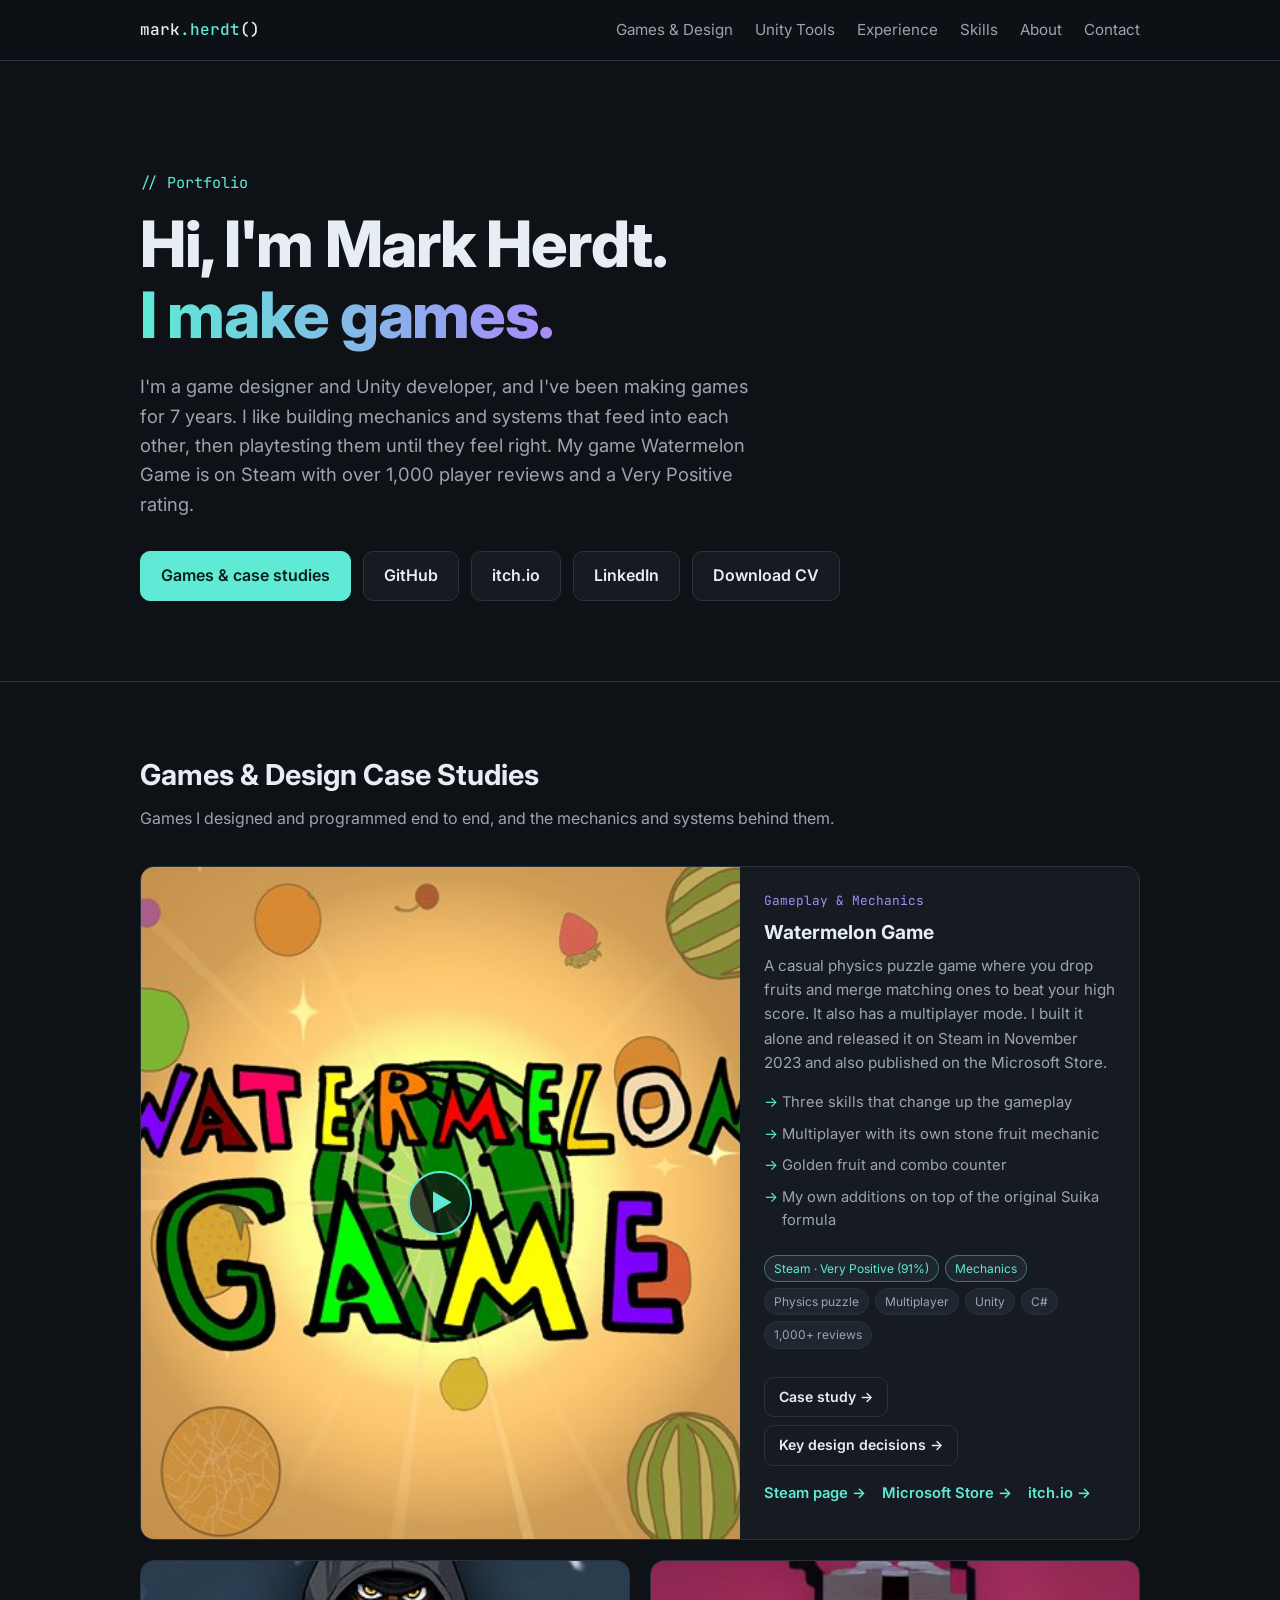
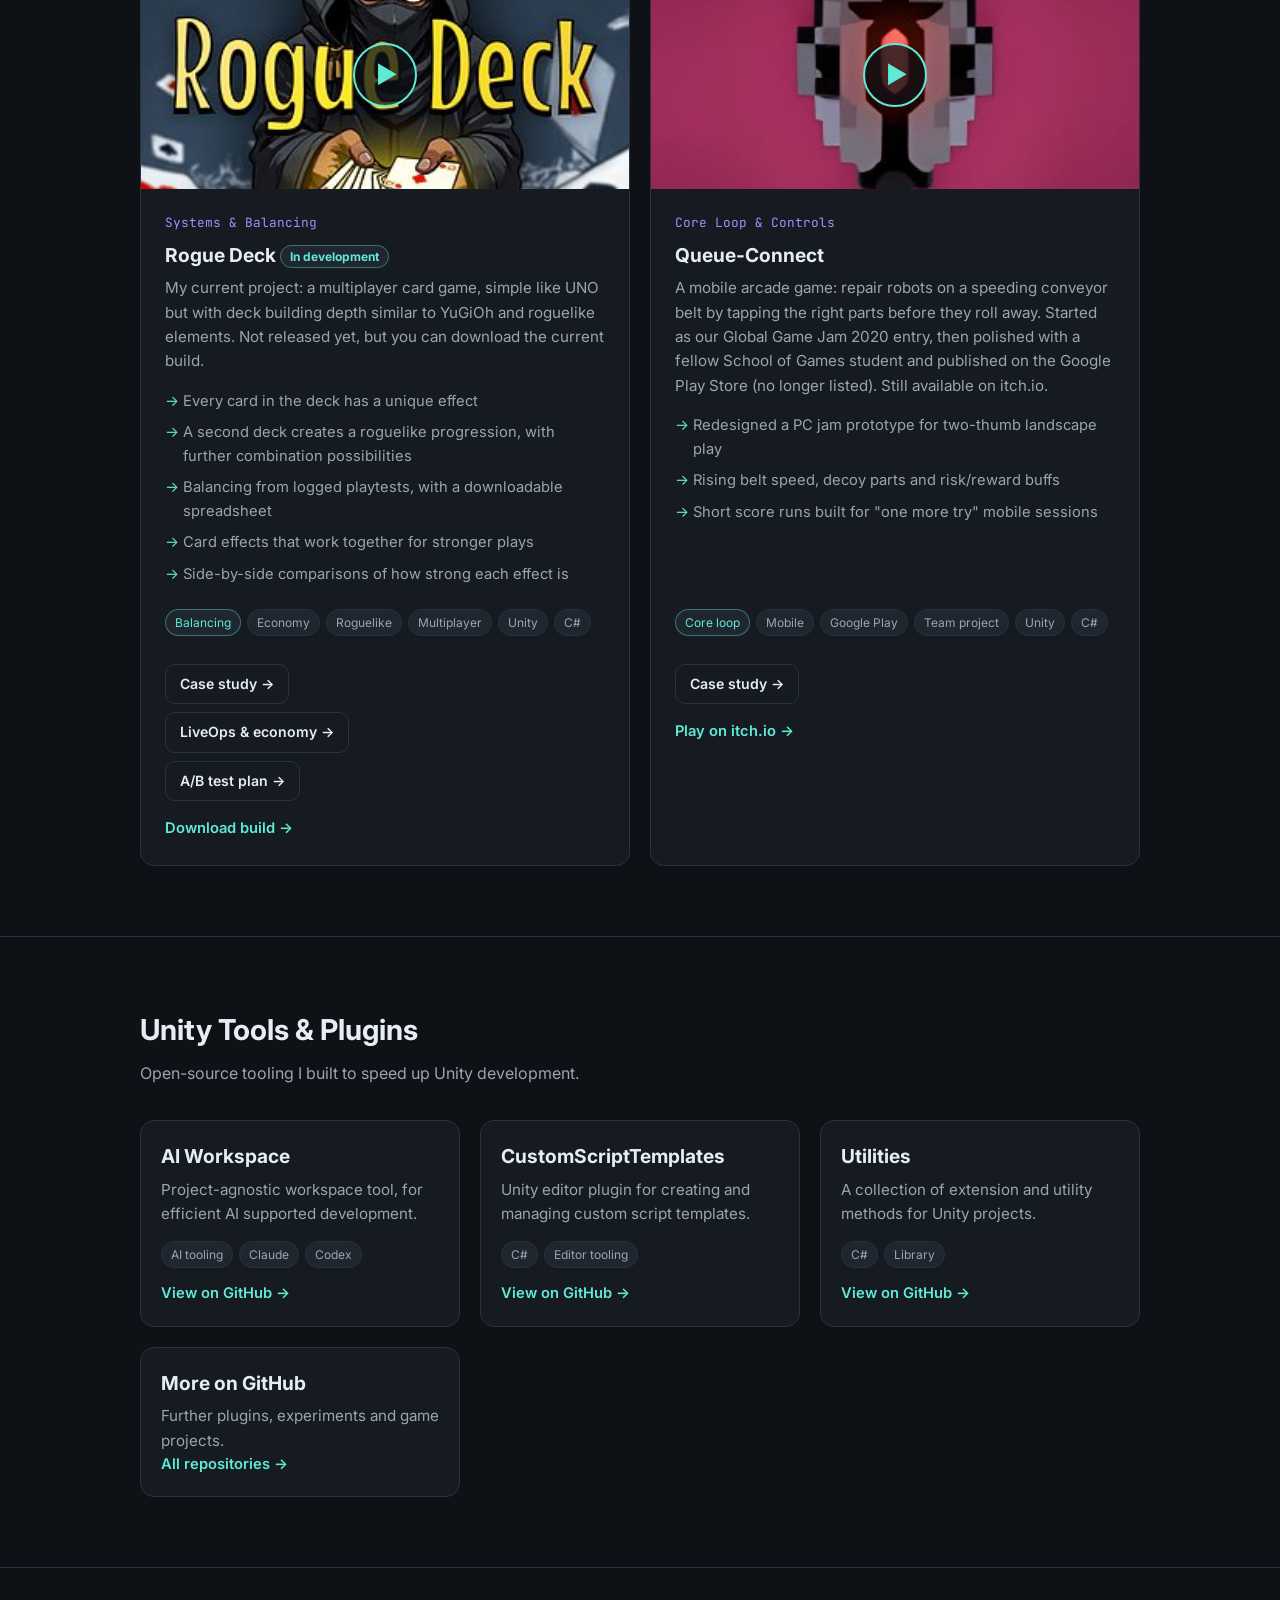
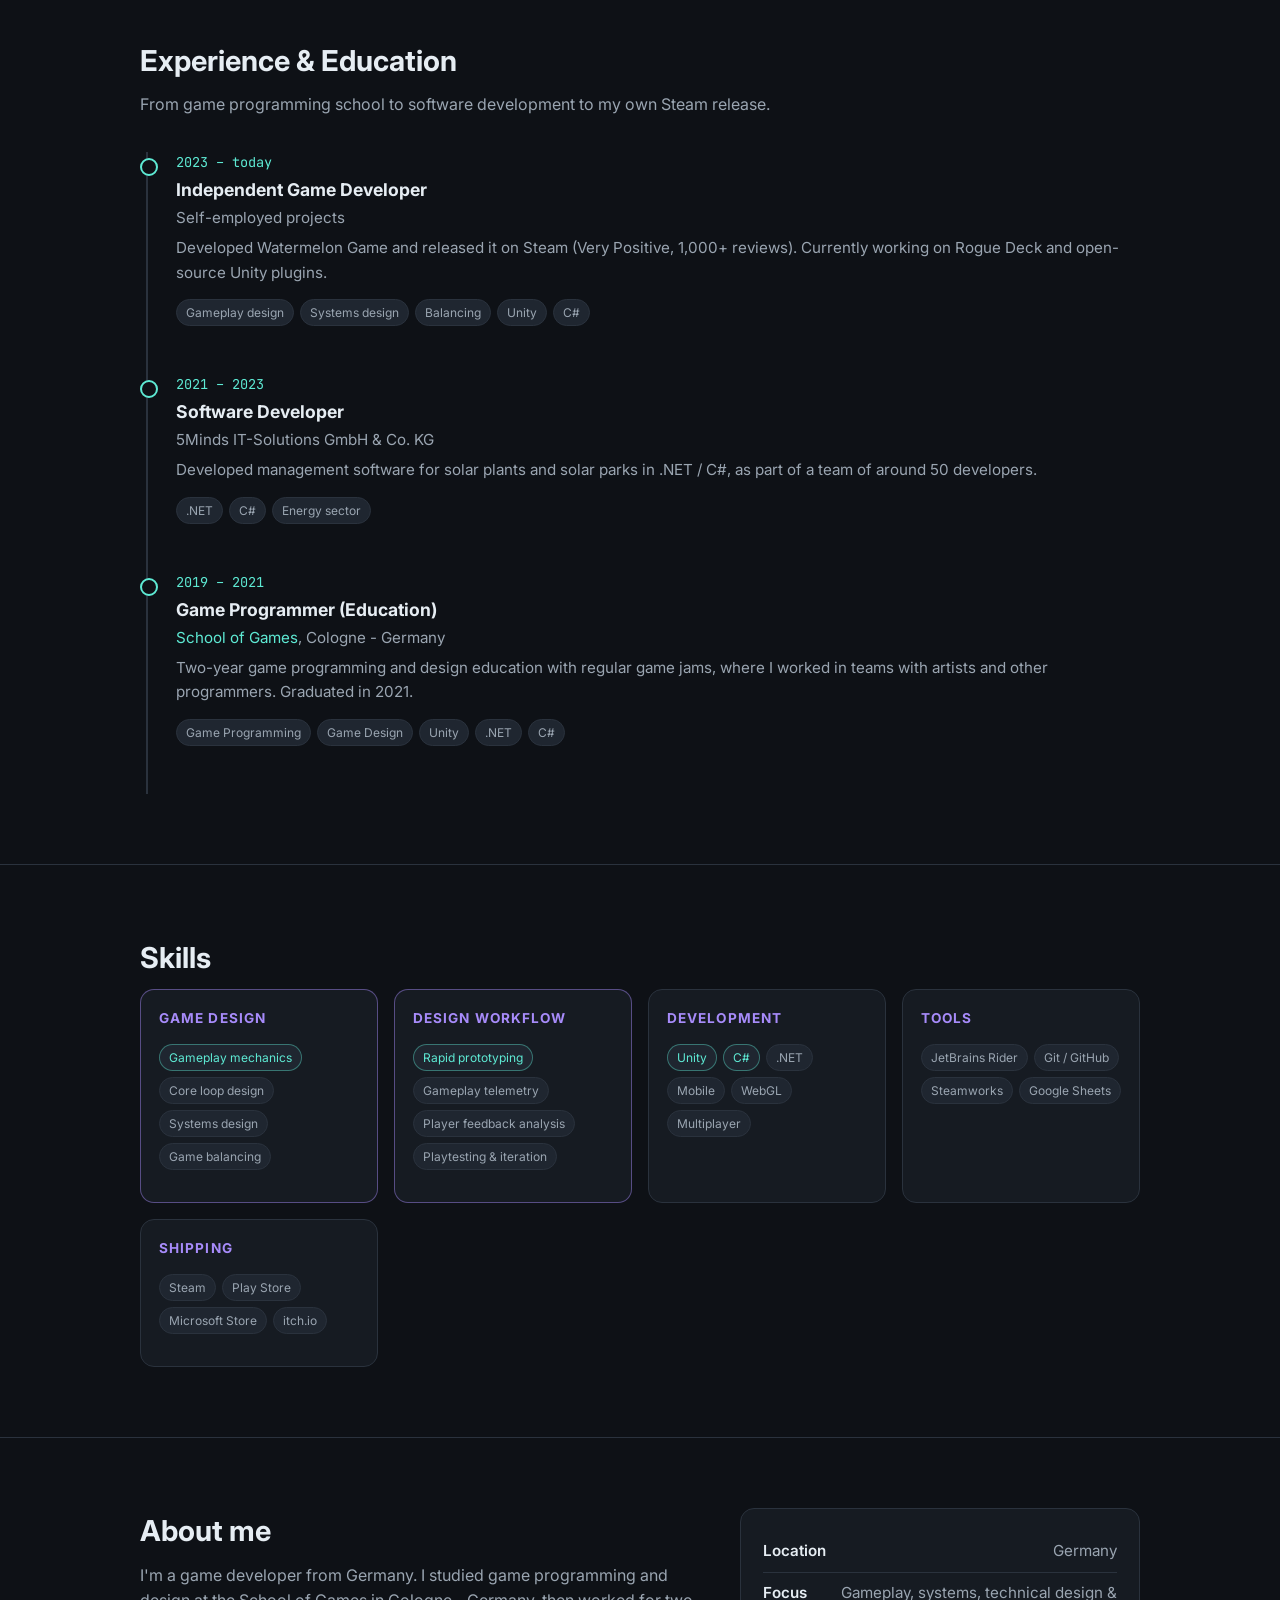
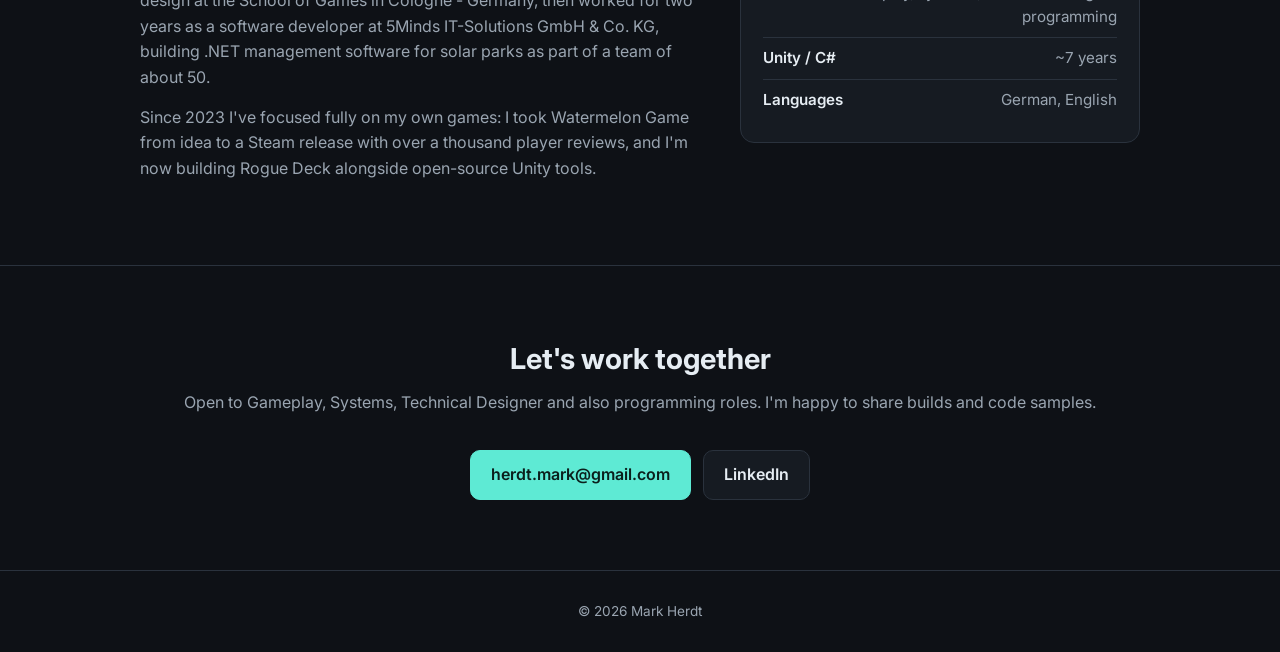
==== commit 7cf934c9: "Update AI Workspace description and chips" ====
--- a/index.html
+++ b/index.html
@@ -241,8 +241,8 @@
   <div class="grid">
     <article class="card"><div class="body">
       <h3>AI Workspace</h3>
-      <p>A desktop workspace for working with AI coding agents across projects, with background tasks and support for Claude Code and Codex.</p>
-      <div class="chips"><span class="chip">TypeScript</span><span class="chip">Electron</span><span class="chip">AI tooling</span></div>
+      <p>Project-agnostic workspace tool, for efficient AI supported development.</p>
+      <div class="chips"><span class="chip">AI tooling</span><span class="chip">Claude</span><span class="chip">Codex</span></div>
       <div class="links"><a href="https://github.com/MomSesImSpcl/ai-workspace" target="_blank" rel="noopener">View on GitHub →</a></div>
     </div></article>
     <article class="card"><div class="body">
